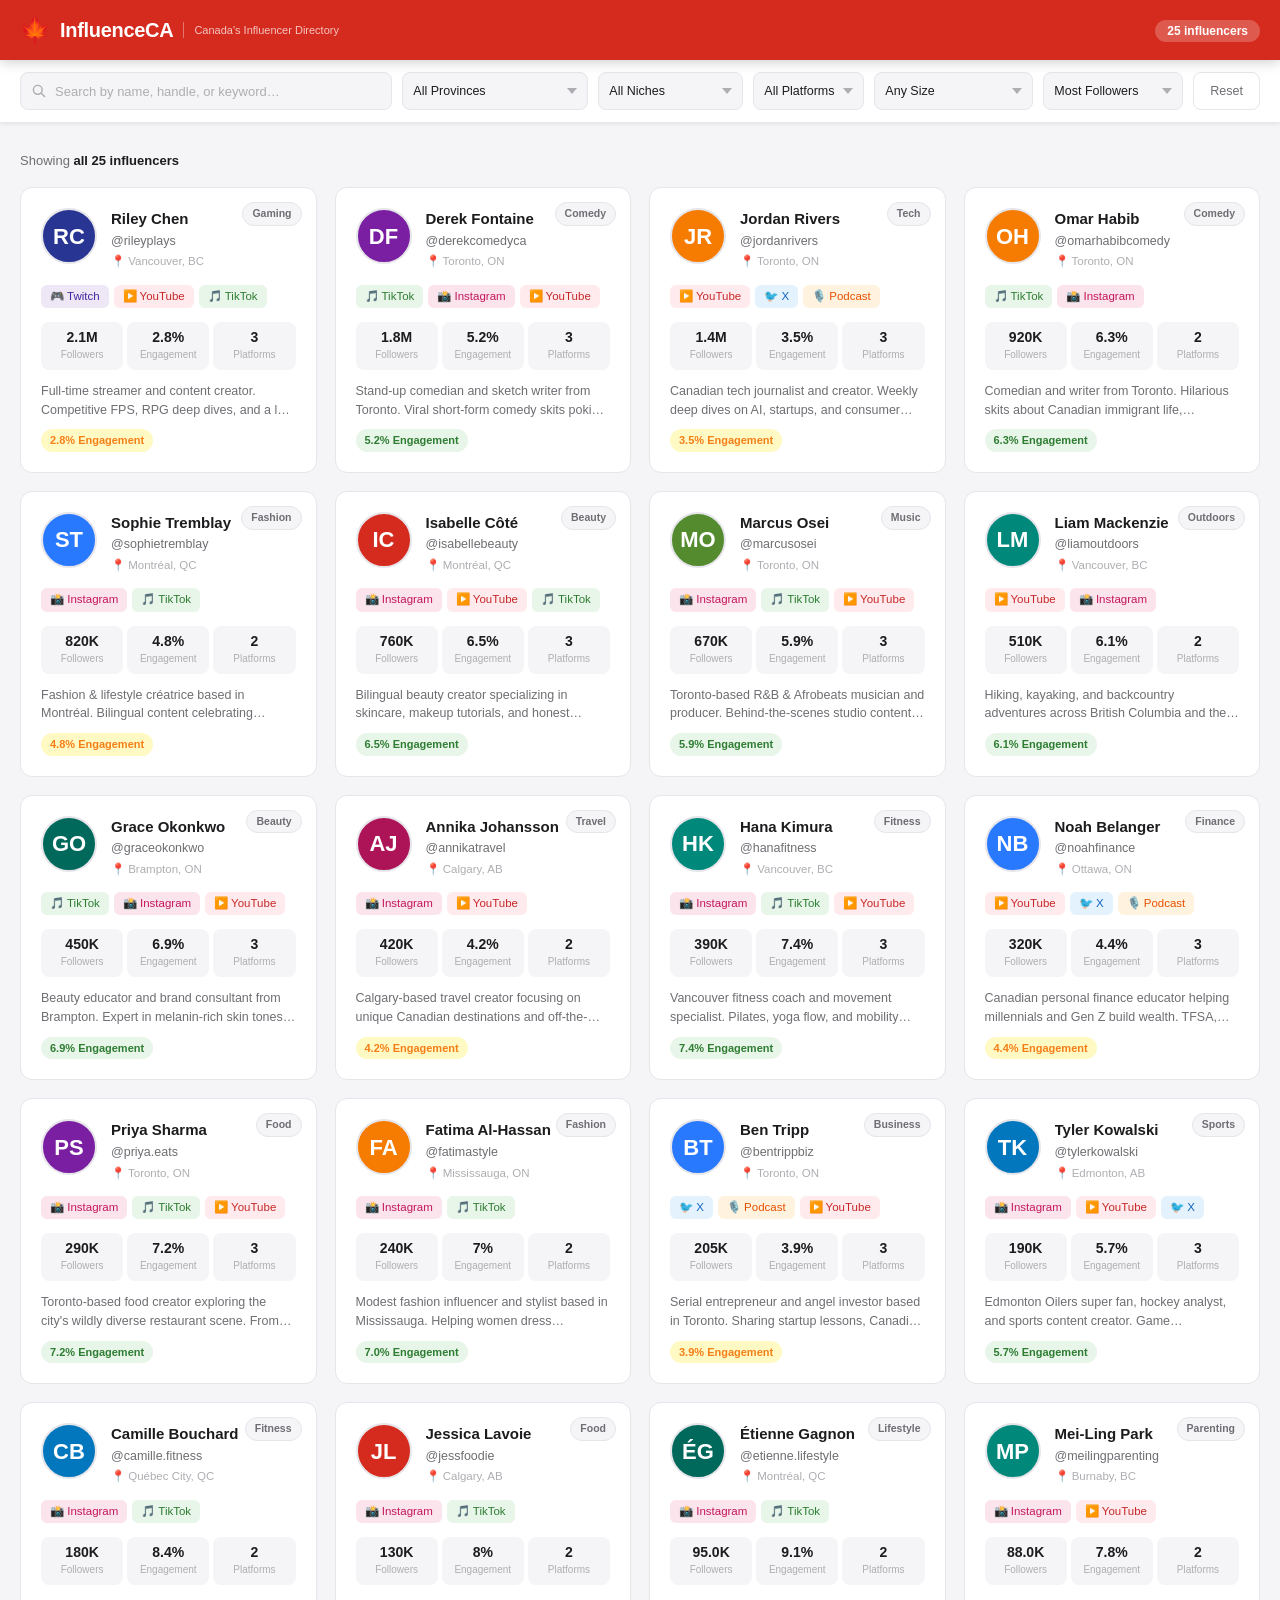
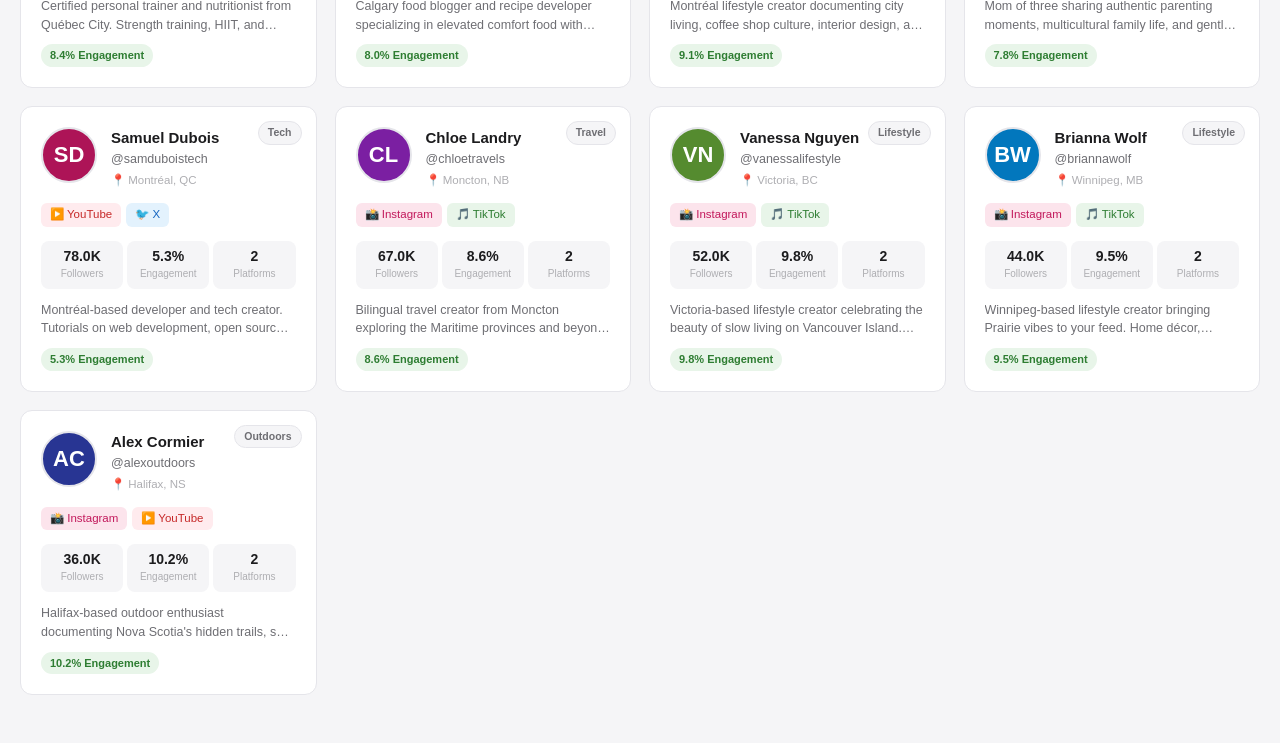
==== influenceCA.html @ fafb590e "Add self-contained single-file version of InfluenceCA Bundles all HTML, CSS, and JS into one file so" ====
<!DOCTYPE html>
<html lang="en">
<head>
    <meta charset="UTF-8">
    <meta name="viewport" content="width=device-width, initial-scale=1.0">
    <title>InfluenceCA — Find Canadian Influencers</title>
    <style>
/* ============================================================
   InfluenceCA — Canada Influencer Finder
   ============================================================ */

*, *::before, *::after { margin: 0; padding: 0; box-sizing: border-box; }

:root {
    --red:        #d52b1e;
    --red-light:  #f0453a;
    --red-dim:    rgba(213,43,30,0.12);
    --white:      #ffffff;
    --bg:         #f5f5f7;
    --bg-card:    #ffffff;
    --bg-hover:   #fafafa;
    --border:     #e5e5ea;
    --border-focus: #d52b1e;
    --text:       #1c1c1e;
    --text-sub:   #6e6e73;
    --text-dim:   #aeaeb2;
    --shadow-sm:  0 1px 4px rgba(0,0,0,0.08);
    --shadow-md:  0 4px 20px rgba(0,0,0,0.10);
    --shadow-lg:  0 12px 48px rgba(0,0,0,0.18);
    --radius:     12px;
    --radius-sm:  8px;
}

body {
    background: var(--bg);
    color: var(--text);
    font-family: -apple-system, BlinkMacSystemFont, 'Segoe UI', 'Helvetica Neue', Arial, sans-serif;
    font-size: 14px;
    line-height: 1.5;
    -webkit-font-smoothing: antialiased;
    min-height: 100vh;
}

.header {
    background: var(--red);
    color: #fff;
    padding: 0 20px;
    position: sticky;
    top: 0;
    z-index: 100;
    box-shadow: 0 2px 12px rgba(0,0,0,0.20);
}
.header-inner {
    max-width: 1400px;
    margin: 0 auto;
    height: 60px;
    display: flex;
    align-items: center;
    justify-content: space-between;
    gap: 16px;
}
.brand { display: flex; align-items: center; gap: 10px; }
.brand-maple { font-size: 24px; line-height: 1; }
.brand-name { font-size: 20px; font-weight: 700; letter-spacing: -0.3px; color: #fff; }
.brand-tag {
    font-size: 11px;
    color: rgba(255,255,255,0.72);
    border-left: 1px solid rgba(255,255,255,0.35);
    padding-left: 10px;
    white-space: nowrap;
}
.stat-pill {
    background: rgba(255,255,255,0.22);
    color: #fff;
    padding: 4px 12px;
    border-radius: 20px;
    font-size: 12px;
    font-weight: 600;
    white-space: nowrap;
}

.filters-bar {
    background: var(--white);
    border-bottom: 1px solid var(--border);
    padding: 12px 20px;
    position: sticky;
    top: 60px;
    z-index: 90;
    box-shadow: var(--shadow-sm);
}
.filters-inner {
    max-width: 1400px;
    margin: 0 auto;
    display: flex;
    align-items: center;
    gap: 10px;
    flex-wrap: wrap;
}
.search-wrap { position: relative; flex: 1; min-width: 220px; max-width: 380px; }
.search-icon {
    position: absolute; left: 11px; top: 50%; transform: translateY(-50%);
    width: 16px; height: 16px; color: var(--text-dim); pointer-events: none;
}
.search-input {
    width: 100%; height: 38px; padding: 0 34px 0 34px;
    border: 1.5px solid var(--border); border-radius: var(--radius-sm);
    font-size: 13px; color: var(--text); background: var(--bg);
    outline: none; transition: border-color 0.15s;
}
.search-input:focus { border-color: var(--border-focus); background: #fff; }
.search-input::placeholder { color: var(--text-dim); }
.clear-btn {
    position: absolute; right: 8px; top: 50%; transform: translateY(-50%);
    background: none; border: none; color: var(--text-dim); cursor: pointer;
    font-size: 13px; padding: 4px; display: none; line-height: 1;
}
.clear-btn.visible { display: block; }
.clear-btn:hover { color: var(--text); }

.filter-select {
    height: 38px; padding: 0 28px 0 10px;
    border: 1.5px solid var(--border); border-radius: var(--radius-sm);
    font-size: 12.5px; color: var(--text);
    background: var(--bg) url("data:image/svg+xml,%3Csvg xmlns='http://www.w3.org/2000/svg' width='10' height='6'%3E%3Cpath d='M0 0l5 6 5-6z' fill='%23aeaeb2'/%3E%3C/svg%3E") no-repeat right 10px center;
    -webkit-appearance: none; appearance: none;
    cursor: pointer; outline: none; transition: border-color 0.15s; white-space: nowrap;
}
.filter-select:focus { border-color: var(--border-focus); }
.filter-select.active { border-color: var(--red); background-color: var(--red-dim); color: var(--red); }

.reset-btn {
    height: 38px; padding: 0 16px;
    background: transparent; border: 1.5px solid var(--border);
    border-radius: var(--radius-sm); font-size: 12.5px; color: var(--text-sub);
    cursor: pointer; white-space: nowrap; transition: all 0.14s;
}
.reset-btn:hover { border-color: var(--red); color: var(--red); }

.chips-bar {
    max-width: 1400px; margin: 0 auto;
    padding: 8px 20px 0; display: flex; flex-wrap: wrap; gap: 6px; min-height: 0;
}
.chip {
    display: inline-flex; align-items: center; gap: 5px;
    background: var(--red-dim); color: var(--red);
    border: 1px solid rgba(213,43,30,0.25); padding: 3px 10px;
    border-radius: 20px; font-size: 12px; font-weight: 500;
    cursor: pointer; transition: background 0.12s;
}
.chip:hover { background: rgba(213,43,30,0.20); }
.chip .chip-x { font-size: 11px; opacity: 0.7; }

.results-area { max-width: 1400px; margin: 0 auto; padding: 20px 20px 48px; }
.results-header { font-size: 13px; color: var(--text-sub); margin-bottom: 16px; min-height: 20px; }
.results-header strong { color: var(--text); }

.cards-grid {
    display: grid;
    grid-template-columns: repeat(auto-fill, minmax(280px, 1fr));
    gap: 18px;
}

.card {
    background: var(--bg-card); border: 1px solid var(--border);
    border-radius: var(--radius); padding: 20px; cursor: pointer;
    transition: transform 0.16s, box-shadow 0.16s, border-color 0.16s;
    position: relative; overflow: hidden;
}
.card:hover { transform: translateY(-3px); box-shadow: var(--shadow-md); border-color: #d0d0d8; }

.card-header { display: flex; align-items: flex-start; gap: 14px; margin-bottom: 14px; }
.card-avatar {
    width: 56px; height: 56px; border-radius: 50%; flex-shrink: 0;
    display: flex; align-items: center; justify-content: center;
    font-size: 22px; font-weight: 700; color: #fff;
    background: var(--red); border: 2px solid var(--border);
}
.card-info { flex: 1; min-width: 0; }
.card-name { font-size: 15px; font-weight: 700; color: var(--text); white-space: nowrap; overflow: hidden; text-overflow: ellipsis; }
.card-handle { font-size: 12.5px; color: var(--text-sub); margin-top: 1px; }
.card-location { font-size: 11.5px; color: var(--text-dim); margin-top: 3px; display: flex; align-items: center; gap: 3px; }

.card-niche {
    position: absolute; top: 14px; right: 14px;
    font-size: 10.5px; font-weight: 600; padding: 3px 9px;
    border-radius: 20px; background: var(--bg); border: 1px solid var(--border);
    color: var(--text-sub); white-space: nowrap;
}

.card-platforms { display: flex; flex-wrap: wrap; gap: 5px; margin-bottom: 14px; }
.platform-tag {
    display: inline-flex; align-items: center; gap: 4px;
    font-size: 11.5px; padding: 3px 9px; border-radius: 6px; font-weight: 500;
}
.platform-tag.instagram { background: #fce4ec; color: #c2185b; }
.platform-tag.tiktok    { background: #e8f5e9; color: #2e7d32; }
.platform-tag.youtube   { background: #ffebee; color: #c62828; }
.platform-tag.x         { background: #e3f2fd; color: #1565c0; }
.platform-tag.twitch    { background: #ede7f6; color: #4527a0; }
.platform-tag.podcast   { background: #fff3e0; color: #e65100; }

.card-stats { display: flex; gap: 4px; }
.stat-box { flex: 1; background: var(--bg); border-radius: var(--radius-sm); padding: 8px 6px; text-align: center; }
.stat-value { font-size: 14px; font-weight: 700; color: var(--text); line-height: 1; }
.stat-label { font-size: 10px; color: var(--text-dim); margin-top: 3px; }

.card-bio {
    font-size: 12.5px; color: var(--text-sub); margin-top: 12px; line-height: 1.5;
    display: -webkit-box; -webkit-line-clamp: 2; -webkit-box-orient: vertical; overflow: hidden;
}

.engagement-pill {
    display: inline-flex; align-items: center; gap: 4px;
    margin-top: 10px; font-size: 11px; font-weight: 600;
    padding: 3px 9px; border-radius: 20px;
}
.engagement-pill.high   { background: #e8f5e9; color: #2e7d32; }
.engagement-pill.medium { background: #fff9c4; color: #f57f17; }
.engagement-pill.low    { background: #fce4ec; color: #c62828; }

.no-results { text-align: center; padding: 80px 20px; color: var(--text-sub); }
.no-results-icon { font-size: 48px; margin-bottom: 14px; }
.no-results-text { font-size: 16px; margin-bottom: 20px; color: var(--text-sub); }

.modal-overlay {
    display: none; position: fixed; inset: 0;
    background: rgba(0,0,0,0.55); z-index: 200;
    align-items: center; justify-content: center;
    padding: 20px; backdrop-filter: blur(4px);
}
.modal-overlay.open { display: flex; }
.modal {
    background: var(--white); border-radius: 16px; box-shadow: var(--shadow-lg);
    max-width: 560px; width: 100%; max-height: 90vh; overflow-y: auto;
    position: relative; animation: modalIn 0.22s ease;
}
@keyframes modalIn {
    from { opacity: 0; transform: scale(0.95) translateY(10px); }
    to   { opacity: 1; transform: scale(1) translateY(0); }
}
.modal-close {
    position: absolute; top: 14px; right: 14px;
    width: 32px; height: 32px; border-radius: 50%;
    border: 1.5px solid var(--border); background: var(--bg);
    cursor: pointer; font-size: 14px; color: var(--text-sub);
    display: flex; align-items: center; justify-content: center;
    transition: all 0.12s; z-index: 1; line-height: 1;
}
.modal-close:hover { background: var(--red-dim); border-color: var(--red); color: var(--red); }
.modal-body { padding: 28px; }
.modal-hero { display: flex; align-items: center; gap: 18px; margin-bottom: 24px; }
.modal-avatar {
    width: 76px; height: 76px; border-radius: 50%;
    display: flex; align-items: center; justify-content: center;
    font-size: 30px; font-weight: 700; color: #fff; flex-shrink: 0;
}
.modal-name { font-size: 22px; font-weight: 800; color: var(--text); }
.modal-handle { font-size: 14px; color: var(--text-sub); margin-top: 2px; }
.modal-location { font-size: 13px; color: var(--text-dim); margin-top: 4px; }
.modal-section-title {
    font-size: 11px; font-weight: 700; text-transform: uppercase;
    letter-spacing: 0.8px; color: var(--text-dim);
    margin-bottom: 10px; margin-top: 22px;
}
.modal-bio { font-size: 14px; color: var(--text-sub); line-height: 1.65; }
.modal-stats-grid { display: grid; grid-template-columns: repeat(3, 1fr); gap: 10px; }
.modal-stat {
    background: var(--bg); border-radius: var(--radius-sm);
    padding: 12px; text-align: center; border: 1px solid var(--border);
}
.modal-stat-value { font-size: 18px; font-weight: 800; color: var(--text); }
.modal-stat-label { font-size: 11px; color: var(--text-dim); margin-top: 3px; }
.modal-platforms { display: flex; flex-wrap: wrap; gap: 8px; }
.modal-platform-btn {
    display: inline-flex; align-items: center; gap: 6px;
    padding: 7px 14px; border-radius: var(--radius-sm);
    font-size: 13px; font-weight: 600; text-decoration: none;
    border: 1.5px solid transparent; cursor: pointer; transition: opacity 0.13s;
}
.modal-platform-btn:hover { opacity: 0.8; }
.modal-platform-btn.instagram { background: #fce4ec; color: #c2185b; border-color: #f8bbd0; }
.modal-platform-btn.tiktok    { background: #e8f5e9; color: #2e7d32; border-color: #c8e6c9; }
.modal-platform-btn.youtube   { background: #ffebee; color: #c62828; border-color: #ffcdd2; }
.modal-platform-btn.x         { background: #e3f2fd; color: #1565c0; border-color: #bbdefb; }
.modal-platform-btn.twitch    { background: #ede7f6; color: #4527a0; border-color: #d1c4e9; }
.modal-platform-btn.podcast   { background: #fff3e0; color: #e65100; border-color: #ffe0b2; }
.modal-tags { display: flex; flex-wrap: wrap; gap: 6px; }
.modal-tag {
    font-size: 12px; padding: 4px 12px; border-radius: 20px;
    background: var(--bg); border: 1px solid var(--border); color: var(--text-sub);
}
.contact-btn {
    display: block; width: 100%; margin-top: 24px; padding: 13px;
    background: var(--red); color: #fff; border: none;
    border-radius: var(--radius-sm); font-size: 14px; font-weight: 700;
    cursor: pointer; text-align: center; transition: background 0.14s; letter-spacing: 0.2px;
}
.contact-btn:hover { background: var(--red-light); }

@media (max-width: 768px) {
    .brand-tag { display: none; }
    .filters-inner { gap: 8px; }
    .search-wrap { min-width: 100%; max-width: 100%; }
    .filter-select { flex: 1; min-width: 120px; font-size: 12px; }
    .cards-grid { grid-template-columns: repeat(auto-fill, minmax(240px, 1fr)); gap: 12px; }
    .results-area { padding: 14px 14px 40px; }
    .modal-body { padding: 20px; }
}
@media (max-width: 480px) {
    .header-stats { display: none; }
    .cards-grid { grid-template-columns: 1fr; }
    .modal-stats-grid { grid-template-columns: repeat(2, 1fr); }
    .filter-select { font-size: 11.5px; }
}
    </style>
</head>
<body>

<header class="header">
    <div class="header-inner">
        <div class="brand">
            <span class="brand-maple">&#127809;</span>
            <span class="brand-name">InfluenceCA</span>
            <span class="brand-tag">Canada's Influencer Directory</span>
        </div>
        <div class="header-stats" id="headerStats">
            <span class="stat-pill" id="totalCount">Loading...</span>
        </div>
    </div>
</header>

<div class="filters-bar">
    <div class="filters-inner">
        <div class="search-wrap">
            <svg class="search-icon" viewBox="0 0 20 20" fill="none"><circle cx="8.5" cy="8.5" r="5.5" stroke="currentColor" stroke-width="1.8"/><line x1="12.8" y1="12.8" x2="17" y2="17" stroke="currentColor" stroke-width="1.8" stroke-linecap="round"/></svg>
            <input type="text" id="searchInput" class="search-input" placeholder="Search by name, handle, or keyword…" oninput="applyFilters()">
            <button class="clear-btn" id="clearSearch" onclick="clearSearch()" title="Clear search">&#10005;</button>
        </div>
        <select id="filterProvince" class="filter-select" onchange="applyFilters()">
            <option value="">All Provinces</option>
            <option value="AB">Alberta</option>
            <option value="BC">British Columbia</option>
            <option value="MB">Manitoba</option>
            <option value="NB">New Brunswick</option>
            <option value="NL">Newfoundland &amp; Labrador</option>
            <option value="NS">Nova Scotia</option>
            <option value="ON">Ontario</option>
            <option value="PE">Prince Edward Island</option>
            <option value="QC">Québec</option>
            <option value="SK">Saskatchewan</option>
        </select>
        <select id="filterNiche" class="filter-select" onchange="applyFilters()">
            <option value="">All Niches</option>
            <option value="Lifestyle">Lifestyle</option>
            <option value="Fashion">Fashion</option>
            <option value="Food">Food &amp; Drink</option>
            <option value="Fitness">Fitness &amp; Health</option>
            <option value="Travel">Travel</option>
            <option value="Tech">Tech</option>
            <option value="Beauty">Beauty</option>
            <option value="Gaming">Gaming</option>
            <option value="Finance">Finance</option>
            <option value="Parenting">Parenting</option>
            <option value="Comedy">Comedy</option>
            <option value="Music">Music</option>
            <option value="Outdoors">Outdoors &amp; Nature</option>
            <option value="Business">Business</option>
            <option value="Sports">Sports</option>
        </select>
        <select id="filterPlatform" class="filter-select" onchange="applyFilters()">
            <option value="">All Platforms</option>
            <option value="Instagram">Instagram</option>
            <option value="TikTok">TikTok</option>
            <option value="YouTube">YouTube</option>
            <option value="X">X (Twitter)</option>
            <option value="Twitch">Twitch</option>
            <option value="Podcast">Podcast</option>
        </select>
        <select id="filterSize" class="filter-select" onchange="applyFilters()">
            <option value="">Any Size</option>
            <option value="nano">Nano (&lt;10K)</option>
            <option value="micro">Micro (10K–100K)</option>
            <option value="mid">Mid-tier (100K–500K)</option>
            <option value="macro">Macro (500K–1M)</option>
            <option value="mega">Mega (1M+)</option>
        </select>
        <select id="sortBy" class="filter-select" onchange="applyFilters()">
            <option value="followers_desc">Most Followers</option>
            <option value="followers_asc">Fewest Followers</option>
            <option value="engagement_desc">Best Engagement</option>
            <option value="name_asc">Name A–Z</option>
        </select>
        <button class="reset-btn" onclick="resetFilters()">Reset</button>
    </div>
</div>

<div class="chips-bar" id="chipsBar"></div>

<main class="results-area">
    <div class="results-header" id="resultsHeader"></div>
    <div class="cards-grid" id="cardsGrid"></div>
    <div class="no-results" id="noResults" style="display:none">
        <div class="no-results-icon">&#128269;</div>
        <div class="no-results-text">No influencers match your filters</div>
        <button class="reset-btn" onclick="resetFilters()">Clear filters</button>
    </div>
</main>

<div class="modal-overlay" id="modalOverlay" onclick="closeModal(event)">
    <div class="modal" id="modal">
        <button class="modal-close" onclick="closeModalDirect()">&#10005;</button>
        <div class="modal-body" id="modalBody"></div>
    </div>
</div>

<script>
// ============================================================
//  InfluenceCA — Canada Influencer Finder
// ============================================================

function fmtFollowers(n) {
    if (n >= 1000000) return (n / 1000000).toFixed(n >= 10000000 ? 0 : 1) + 'M';
    if (n >= 1000)    return (n / 1000).toFixed(n >= 100000 ? 0 : 1) + 'K';
    return n.toString();
}
function engagementLabel(rate) {
    if (rate >= 5) return 'high';
    if (rate >= 2) return 'medium';
    return 'low';
}
function engagementText(rate) { return rate.toFixed(1) + '% Engagement'; }
function sizeCategory(followers) {
    if (followers < 10000)   return 'nano';
    if (followers < 100000)  return 'micro';
    if (followers < 500000)  return 'mid';
    if (followers < 1000000) return 'macro';
    return 'mega';
}
function initials(name) { return name.split(' ').map(w => w[0]).join('').slice(0, 2).toUpperCase(); }
const AVATAR_COLORS = ['#d52b1e','#2979ff','#00897b','#7b1fa2','#f57c00','#0277bd','#558b2f','#ad1457','#00695c','#283593'];
function avatarColor(id) { return AVATAR_COLORS[id % AVATAR_COLORS.length]; }
const PLATFORM_ICONS = { Instagram:'📸', TikTok:'🎵', YouTube:'▶️', X:'🐦', Twitch:'🎮', Podcast:'🎙️' };

const INFLUENCERS = [
    { id:1,  name:'Sophie Tremblay',   handle:'@sophietremblay',   province:'QC', city:'Montréal',      niche:'Fashion',  platforms:['Instagram','TikTok'],             followers:820000,   engagement:4.8, bio:'Fashion & lifestyle créatrice based in Montréal. Bilingual content celebrating Canadian style, sustainable brands, and city culture. Partenariats / partnerships welcome.', tags:['Sustainable Fashion','Bilingual','Street Style','Quebec'], collab:true },
    { id:2,  name:'Liam Mackenzie',    handle:'@liamoutdoors',      province:'BC', city:'Vancouver',     niche:'Outdoors', platforms:['YouTube','Instagram'],            followers:510000,   engagement:6.1, bio:'Hiking, kayaking, and backcountry adventures across British Columbia and the Canadian Rockies. Gear reviews, trail guides, and conservation advocacy.', tags:['Hiking','Gear Review','Conservation','BC Parks'], collab:true },
    { id:3,  name:'Priya Sharma',      handle:'@priya.eats',        province:'ON', city:'Toronto',       niche:'Food',     platforms:['Instagram','TikTok','YouTube'],   followers:290000,   engagement:7.2, bio:"Toronto-based food creator exploring the city's wildly diverse restaurant scene. From Scarborough roti to Yorkville tasting menus — every cuisine, every budget.", tags:['Toronto Food','Restaurant Reviews','Diverse Cuisine','Foodie'], collab:true },
    { id:4,  name:'Jordan Rivers',     handle:'@jordanrivers',      province:'ON', city:'Toronto',       niche:'Tech',     platforms:['YouTube','X','Podcast'],          followers:1450000,  engagement:3.5, bio:'Canadian tech journalist and creator. Weekly deep dives on AI, startups, and consumer gadgets. Host of "North of Silicon" podcast, covering Canada\'s growing tech ecosystem.', tags:['AI','Startups','Gadgets','Podcast Host'], collab:false },
    { id:5,  name:'Camille Bouchard',  handle:'@camille.fitness',   province:'QC', city:'Québec City',   niche:'Fitness',  platforms:['Instagram','TikTok'],             followers:180000,   engagement:8.4, bio:'Certified personal trainer and nutritionist from Québec City. Strength training, HIIT, and mindful eating — approachable wellness for everyday Canadians.', tags:['Personal Training','Nutrition','Strength','Wellness'], collab:true },
    { id:6,  name:'Marcus Osei',       handle:'@marcusosei',        province:'ON', city:'Toronto',       niche:'Music',    platforms:['Instagram','TikTok','YouTube'],   followers:670000,   engagement:5.9, bio:"Toronto-based R&B & Afrobeats musician and producer. Behind-the-scenes studio content, live performances, and collabs with the best in Canada's music scene.", tags:['R&B','Afrobeats','Music Production','Live Performance'], collab:true },
    { id:7,  name:'Annika Johansson',  handle:'@annikatravel',      province:'AB', city:'Calgary',       niche:'Travel',   platforms:['Instagram','YouTube'],            followers:420000,   engagement:4.2, bio:'Calgary-based travel creator focusing on unique Canadian destinations and off-the-beaten-path international adventures. Banff to Bali, always with a budget-friendly twist.', tags:['Canadian Travel','Budget Travel','Adventure','Alberta'], collab:true },
    { id:8,  name:'Étienne Gagnon',    handle:'@etienne.lifestyle', province:'QC', city:'Montréal',      niche:'Lifestyle',platforms:['Instagram','TikTok'],             followers:95000,    engagement:9.1, bio:'Montréal lifestyle creator documenting city living, coffee shop culture, interior design, and the art of slow mornings. Aesthetic content with a Québécois soul.', tags:['Montreal','Interior Design','Coffee','Slow Living'], collab:true },
    { id:9,  name:'Riley Chen',        handle:'@rileyplays',        province:'BC', city:'Vancouver',     niche:'Gaming',   platforms:['Twitch','YouTube','TikTok'],      followers:2100000,  engagement:2.8, bio:'Full-time streamer and content creator. Competitive FPS, RPG deep dives, and a lot of chaotic Just Chatting. Based in Vancouver, streaming since 2018.', tags:['FPS','RPG','Streaming','Esports'], collab:true },
    { id:10, name:'Isabelle Côté',     handle:'@isabellebeauty',    province:'QC', city:'Montréal',      niche:'Beauty',   platforms:['Instagram','YouTube','TikTok'],   followers:760000,   engagement:6.5, bio:'Bilingual beauty creator specializing in skincare, makeup tutorials, and honest reviews. Advocating for inclusive beauty and cruelty-free products from Montréal.', tags:['Skincare','Makeup','Cruelty-Free','Bilingual'], collab:true },
    { id:11, name:'Noah Belanger',     handle:'@noahfinance',       province:'ON', city:'Ottawa',        niche:'Finance',  platforms:['YouTube','X','Podcast'],          followers:320000,   engagement:4.4, bio:'Canadian personal finance educator helping millennials and Gen Z build wealth. TFSA, RRSP, real estate, and investing — explained simply from Ottawa.', tags:['TFSA','RRSP','Investing','Real Estate'], collab:false },
    { id:12, name:'Mei-Ling Park',     handle:'@meilingparenting',  province:'BC', city:'Burnaby',       niche:'Parenting',platforms:['Instagram','YouTube'],            followers:88000,    engagement:7.8, bio:'Mom of three sharing authentic parenting moments, multicultural family life, and gentle parenting tips from the Lower Mainland. Real talk, real kids, real chaos.', tags:['Gentle Parenting','Multicultural','Family Life','BC Family'], collab:true },
    { id:13, name:'Derek Fontaine',    handle:'@derekcomedyca',     province:'ON', city:'Toronto',       niche:'Comedy',   platforms:['TikTok','Instagram','YouTube'],   followers:1800000,  engagement:5.2, bio:'Stand-up comedian and sketch writer from Toronto. Viral short-form comedy skits poking fun at Canadian culture, Toronto life, and relatable millennial struggles.', tags:['Stand-Up','Sketch Comedy','Canadian Humour','Viral'], collab:true },
    { id:14, name:'Fatima Al-Hassan',  handle:'@fatimastyle',       province:'ON', city:'Mississauga',   niche:'Fashion',  platforms:['Instagram','TikTok'],             followers:240000,   engagement:7.0, bio:'Modest fashion influencer and stylist based in Mississauga. Helping women dress confidently and stylishly for any occasion. Representation matters.', tags:['Modest Fashion','Styling','Inclusivity','GTA'], collab:true },
    { id:15, name:'Tyler Kowalski',    handle:'@tylerkowalski',     province:'AB', city:'Edmonton',      niche:'Sports',   platforms:['Instagram','YouTube','X'],        followers:190000,   engagement:5.7, bio:'Edmonton Oilers super fan, hockey analyst, and sports content creator. Game breakdowns, fantasy hockey tips, and live reactions to every Oilers game.', tags:['Hockey','Oilers','Sports Analysis','Fantasy Sports'], collab:true },
    { id:16, name:'Vanessa Nguyen',    handle:'@vanessalifestyle',  province:'BC', city:'Victoria',      niche:'Lifestyle',platforms:['Instagram','TikTok'],             followers:52000,    engagement:9.8, bio:'Victoria-based lifestyle creator celebrating the beauty of slow living on Vancouver Island. Cozy aesthetics, wellness routines, and the best spots in the Capital Region.', tags:['Vancouver Island','Slow Living','Wellness','Victoria'], collab:true },
    { id:17, name:'Samuel Dubois',     handle:'@samduboistech',     province:'QC', city:'Montréal',      niche:'Tech',     platforms:['YouTube','X'],                    followers:78000,    engagement:5.3, bio:"Montréal-based developer and tech creator. Tutorials on web development, open source projects, and a weekly deep dive into what's happening in Canadian tech startups.", tags:['Web Dev','Open Source','Startups','Montréal Tech'], collab:true },
    { id:18, name:'Grace Okonkwo',     handle:'@graceokonkwo',      province:'ON', city:'Brampton',      niche:'Beauty',   platforms:['TikTok','Instagram','YouTube'],   followers:450000,   engagement:6.9, bio:'Beauty educator and brand consultant from Brampton. Expert in melanin-rich skin tones with tutorials that celebrate and serve the diversity of Canadian beauty.', tags:['Melanin Beauty','Skincare','Brand Consulting','Diversity'], collab:true },
    { id:19, name:'Alex Cormier',      handle:'@alexoutdoors',      province:'NS', city:'Halifax',       niche:'Outdoors', platforms:['Instagram','YouTube'],            followers:36000,    engagement:10.2,bio:"Halifax-based outdoor enthusiast documenting Nova Scotia's hidden trails, sea kayaking routes, and wild Atlantic coastline. Come explore Atlantic Canada.", tags:['Nova Scotia','Sea Kayaking','Atlantic Canada','Trails'], collab:true },
    { id:20, name:'Jessica Lavoie',    handle:'@jessfoodie',        province:'AB', city:'Calgary',       niche:'Food',     platforms:['Instagram','TikTok'],             followers:130000,   engagement:8.0, bio:'Calgary food blogger and recipe developer specializing in elevated comfort food with Canadian ingredients. From Alberta beef to Prairie grain bowls.', tags:['Recipe Development','Alberta Beef','Comfort Food','Calgary Eats'], collab:true },
    { id:21, name:'Ben Tripp',         handle:'@bentrippbiz',       province:'ON', city:'Toronto',       niche:'Business', platforms:['X','Podcast','YouTube'],          followers:205000,   engagement:3.9, bio:'Serial entrepreneur and angel investor based in Toronto. Sharing startup lessons, Canadian business news, and unfiltered takes on building companies from scratch.', tags:['Entrepreneurship','Angel Investing','Startups','Business'], collab:false },
    { id:22, name:'Hana Kimura',       handle:'@hanafitness',       province:'BC', city:'Vancouver',     niche:'Fitness',  platforms:['Instagram','TikTok','YouTube'],   followers:390000,   engagement:7.4, bio:'Vancouver fitness coach and movement specialist. Pilates, yoga flow, and mobility work for active Canadians. Evidence-based approach to feeling strong and moving well.', tags:['Pilates','Yoga','Mobility','Evidence-Based'], collab:true },
    { id:23, name:'Chloe Landry',      handle:'@chloetravels',      province:'NB', city:'Moncton',       niche:'Travel',   platforms:['Instagram','TikTok'],             followers:67000,    engagement:8.6, bio:'Bilingual travel creator from Moncton exploring the Maritime provinces and beyond. Hidden gems of New Brunswick, PEI, and Nova Scotia — featuring local businesses.', tags:['Maritimes','Bilingual','Hidden Gems','Local Business'], collab:true },
    { id:24, name:'Omar Habib',        handle:'@omarhabibcomedy',   province:'ON', city:'Toronto',       niche:'Comedy',   platforms:['TikTok','Instagram'],             followers:920000,   engagement:6.3, bio:'Comedian and writer from Toronto. Hilarious skits about Canadian immigrant life, multicultural Toronto, and the universal chaos of adulthood.', tags:['Immigrant Life','Multicultural','Toronto','Sketch'], collab:true },
    { id:25, name:'Brianna Wolf',      handle:'@briannawolf',       province:'MB', city:'Winnipeg',      niche:'Lifestyle',platforms:['Instagram','TikTok'],             followers:44000,    engagement:9.5, bio:'Winnipeg-based lifestyle creator bringing Prairie vibes to your feed. Home décor, seasonal recipes, small business spotlights, and honest takes on life in the Peg.', tags:['Winnipeg','Prairie Life','Home Décor','Small Business'], collab:true },
];

let filtered = [...INFLUENCERS];

function getFilters() {
    return {
        search:   document.getElementById('searchInput').value.toLowerCase().trim(),
        province: document.getElementById('filterProvince').value,
        niche:    document.getElementById('filterNiche').value,
        platform: document.getElementById('filterPlatform').value,
        size:     document.getElementById('filterSize').value,
        sort:     document.getElementById('sortBy').value,
    };
}

function applyFilters() {
    const f = getFilters();
    document.getElementById('clearSearch').classList.toggle('visible', f.search.length > 0);
    ['filterProvince','filterNiche','filterPlatform','filterSize'].forEach(id => {
        document.getElementById(id).classList.toggle('active', !!document.getElementById(id).value);
    });
    filtered = INFLUENCERS.filter(inf => {
        if (f.province && inf.province !== f.province) return false;
        if (f.niche    && inf.niche    !== f.niche)    return false;
        if (f.platform && !inf.platforms.includes(f.platform)) return false;
        if (f.size     && sizeCategory(inf.followers) !== f.size) return false;
        if (f.search) {
            const h = (inf.name+' '+inf.handle+' '+inf.bio+' '+inf.tags.join(' ')+' '+inf.city).toLowerCase();
            if (!h.includes(f.search)) return false;
        }
        return true;
    });
    filtered.sort((a, b) => {
        switch (f.sort) {
            case 'followers_asc':   return a.followers - b.followers;
            case 'engagement_desc': return b.engagement - a.engagement;
            case 'name_asc':        return a.name.localeCompare(b.name);
            default:                return b.followers - a.followers;
        }
    });
    renderChips(f);
    renderResults();
}

function resetFilters() {
    document.getElementById('searchInput').value = '';
    document.getElementById('filterProvince').value = '';
    document.getElementById('filterNiche').value = '';
    document.getElementById('filterPlatform').value = '';
    document.getElementById('filterSize').value = '';
    document.getElementById('sortBy').value = 'followers_desc';
    applyFilters();
}
function clearSearch() { document.getElementById('searchInput').value = ''; applyFilters(); document.getElementById('searchInput').focus(); }

const PROVINCE_NAMES = { AB:'Alberta', BC:'British Columbia', MB:'Manitoba', NB:'New Brunswick', NL:'Newfoundland & Labrador', NS:'Nova Scotia', ON:'Ontario', PE:'Prince Edward Island', QC:'Québec', SK:'Saskatchewan' };
const SIZE_NAMES = { nano:'Nano (<10K)', micro:'Micro (10K–100K)', mid:'Mid-tier (100K–500K)', macro:'Macro (500K–1M)', mega:'Mega (1M+)' };

function renderChips(f) {
    const chips = [];
    if (f.province) chips.push({ label: PROVINCE_NAMES[f.province], clear: () => { document.getElementById('filterProvince').value=''; applyFilters(); } });
    if (f.niche)    chips.push({ label: f.niche,                     clear: () => { document.getElementById('filterNiche').value='';    applyFilters(); } });
    if (f.platform) chips.push({ label: f.platform,                  clear: () => { document.getElementById('filterPlatform').value=''; applyFilters(); } });
    if (f.size)     chips.push({ label: SIZE_NAMES[f.size],          clear: () => { document.getElementById('filterSize').value='';     applyFilters(); } });
    if (f.search)   chips.push({ label: '"'+f.search+'"',            clear: () => { clearSearch(); } });
    const bar = document.getElementById('chipsBar');
    bar.innerHTML = chips.map((c,i) => `<span class="chip" onclick="chipClear(${i})">${c.label} <span class="chip-x">✕</span></span>`).join('');
    bar.style.paddingBottom = chips.length ? '8px' : '0';
    window._chipFns = chips.map(c => c.clear);
}
function chipClear(i) { window._chipFns[i](); }

function platformClass(p) { return p.toLowerCase().replace(/[^a-z]/g,''); }

function renderCard(inf) {
    const engLevel = engagementLabel(inf.engagement);
    const color = avatarColor(inf.id);
    const platforms = inf.platforms.map(p => `<span class="platform-tag ${platformClass(p)}">${PLATFORM_ICONS[p]||''} ${p}</span>`).join('');
    return `<div class="card" onclick="openModal(${inf.id})">
        <div class="card-header">
            <div class="card-avatar" style="background:${color}">${initials(inf.name)}</div>
            <div class="card-info">
                <div class="card-name">${inf.name}</div>
                <div class="card-handle">${inf.handle}</div>
                <div class="card-location">📍 ${inf.city}, ${inf.province}</div>
            </div>
        </div>
        <span class="card-niche">${inf.niche}</span>
        <div class="card-platforms">${platforms}</div>
        <div class="card-stats">
            <div class="stat-box"><div class="stat-value">${fmtFollowers(inf.followers)}</div><div class="stat-label">Followers</div></div>
            <div class="stat-box"><div class="stat-value">${inf.engagement}%</div><div class="stat-label">Engagement</div></div>
            <div class="stat-box"><div class="stat-value">${inf.platforms.length}</div><div class="stat-label">Platform${inf.platforms.length!==1?'s':''}</div></div>
        </div>
        <div class="card-bio">${inf.bio}</div>
        <div class="engagement-pill ${engLevel}">${engagementText(inf.engagement)}</div>
    </div>`;
}

function renderResults() {
    const grid = document.getElementById('cardsGrid');
    const header = document.getElementById('resultsHeader');
    const noRes = document.getElementById('noResults');
    document.getElementById('totalCount').textContent = INFLUENCERS.length + ' influencers';
    if (filtered.length === 0) {
        grid.innerHTML = ''; noRes.style.display = 'block'; header.textContent = ''; return;
    }
    noRes.style.display = 'none';
    grid.innerHTML = filtered.map(renderCard).join('');
    header.innerHTML = filtered.length === INFLUENCERS.length
        ? `Showing <strong>all ${INFLUENCERS.length} influencers</strong>`
        : `Showing <strong>${filtered.length}</strong> of ${INFLUENCERS.length} influencers`;
}

function openModal(id) {
    const inf = INFLUENCERS.find(i => i.id === id);
    if (!inf) return;
    const color = avatarColor(inf.id);
    const platforms = inf.platforms.map(p => `<span class="modal-platform-btn ${platformClass(p)}">${PLATFORM_ICONS[p]||''} ${p}</span>`).join('');
    const tags = inf.tags.map(t => `<span class="modal-tag">${t}</span>`).join('');
    document.getElementById('modalBody').innerHTML = `
        <div class="modal-hero">
            <div class="modal-avatar" style="background:${color}">${initials(inf.name)}</div>
            <div>
                <div class="modal-name">${inf.name}</div>
                <div class="modal-handle">${inf.handle}</div>
                <div class="modal-location">📍 ${inf.city}, ${PROVINCE_NAMES[inf.province]}</div>
            </div>
        </div>
        <div class="modal-section-title">About</div>
        <div class="modal-bio">${inf.bio}</div>
        <div class="modal-section-title">Stats</div>
        <div class="modal-stats-grid">
            <div class="modal-stat"><div class="modal-stat-value">${fmtFollowers(inf.followers)}</div><div class="modal-stat-label">Total Followers</div></div>
            <div class="modal-stat"><div class="modal-stat-value">${inf.engagement}%</div><div class="modal-stat-label">Avg. Engagement</div></div>
            <div class="modal-stat"><div class="modal-stat-value">${inf.platforms.length}</div><div class="modal-stat-label">Active Platforms</div></div>
        </div>
        <div class="modal-section-title">Platforms</div>
        <div class="modal-platforms">${platforms}</div>
        <div class="modal-section-title">Tags</div>
        <div class="modal-tags">${tags}</div>
        <div class="modal-section-title">Collaboration</div>
        <div style="font-size:13px;color:var(--text-sub)">${inf.collab ? '✅ Open to brand collaborations and partnerships.' : '⏸️ Not currently seeking new collaborations.'}</div>
        <button class="contact-btn" onclick="contactInfluencer('${inf.name.split(' ')[0]}')">Contact ${inf.name.split(' ')[0]} →</button>
    `;
    document.getElementById('modalOverlay').classList.add('open');
    document.body.style.overflow = 'hidden';
}
function closeModal(e) { if (e.target === document.getElementById('modalOverlay')) closeModalDirect(); }
function closeModalDirect() { document.getElementById('modalOverlay').classList.remove('open'); document.body.style.overflow = ''; }
function contactInfluencer(name) { alert('This would open a contact form for ' + name + '.\n\nIn a production app, this links to a CRM or the influencer\'s media kit.'); }
document.addEventListener('keydown', e => { if (e.key === 'Escape') closeModalDirect(); });

applyFilters();
</script>
</body>
</html>
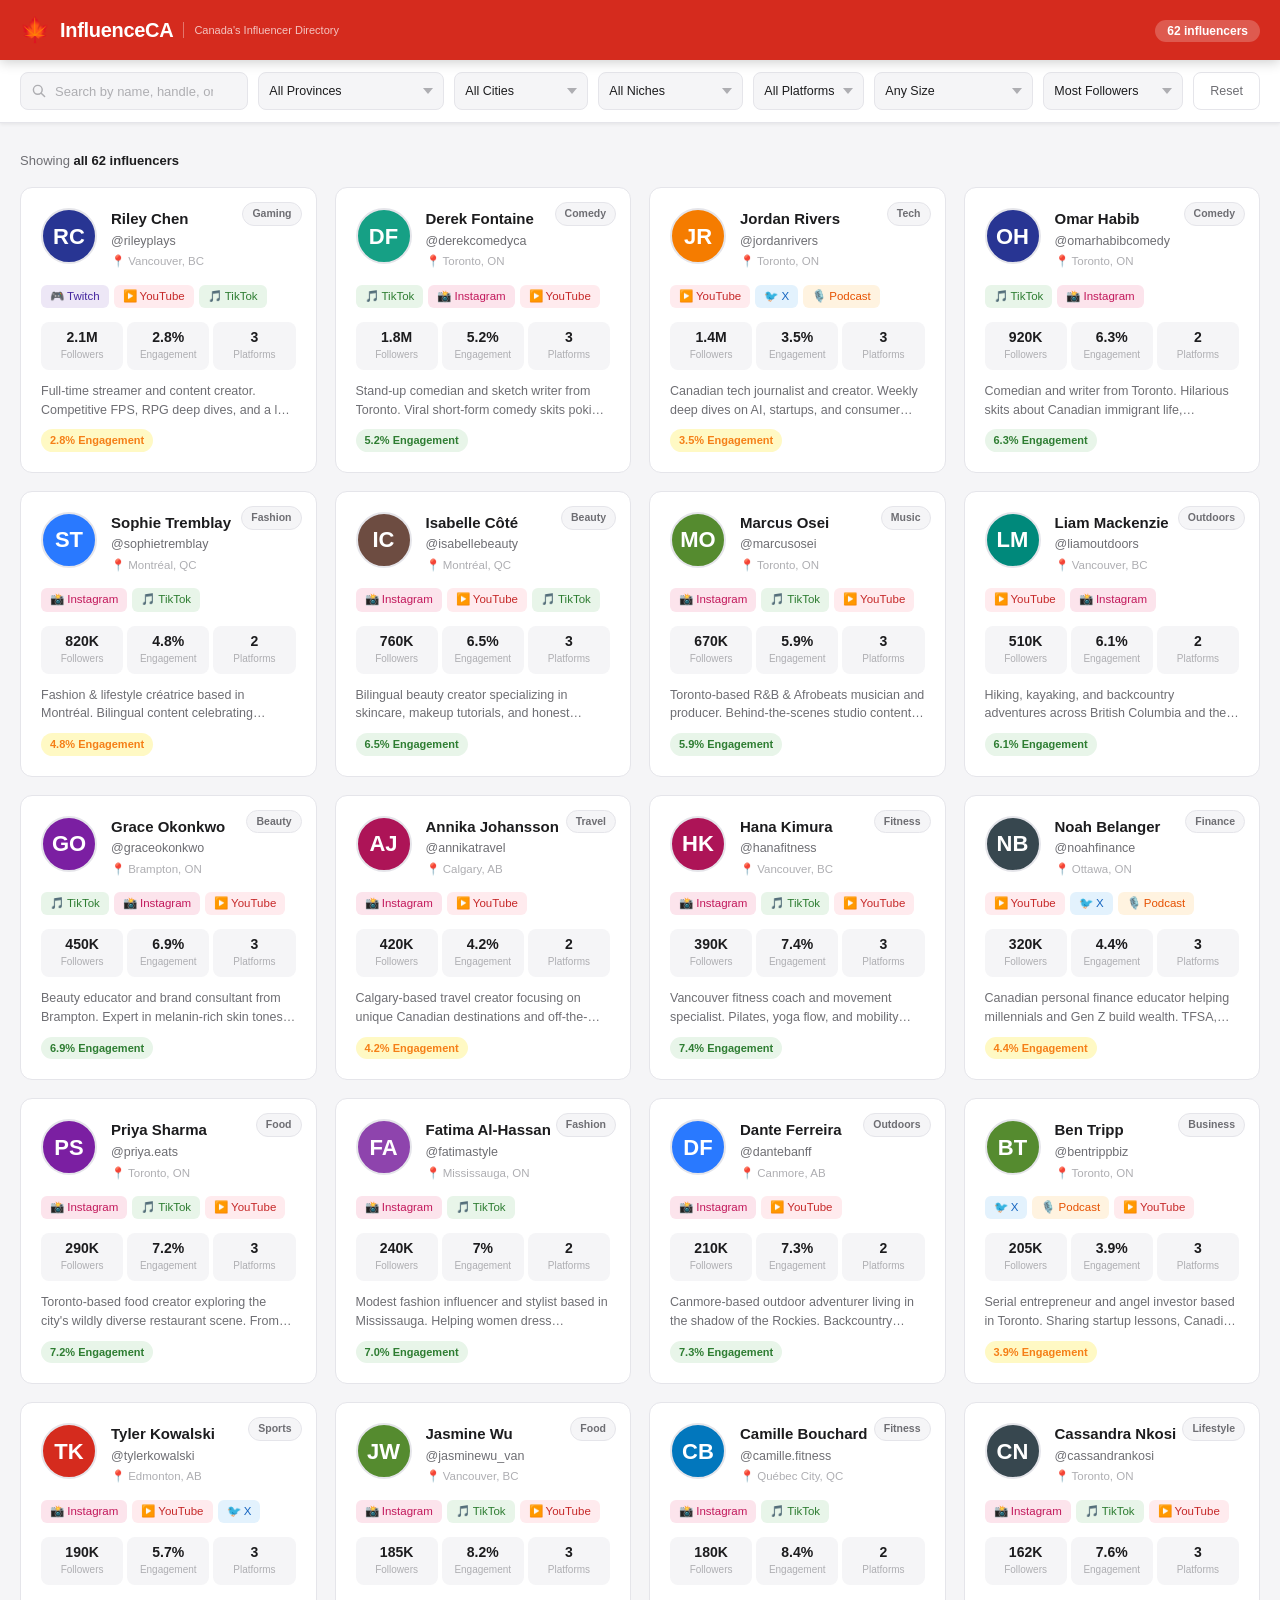
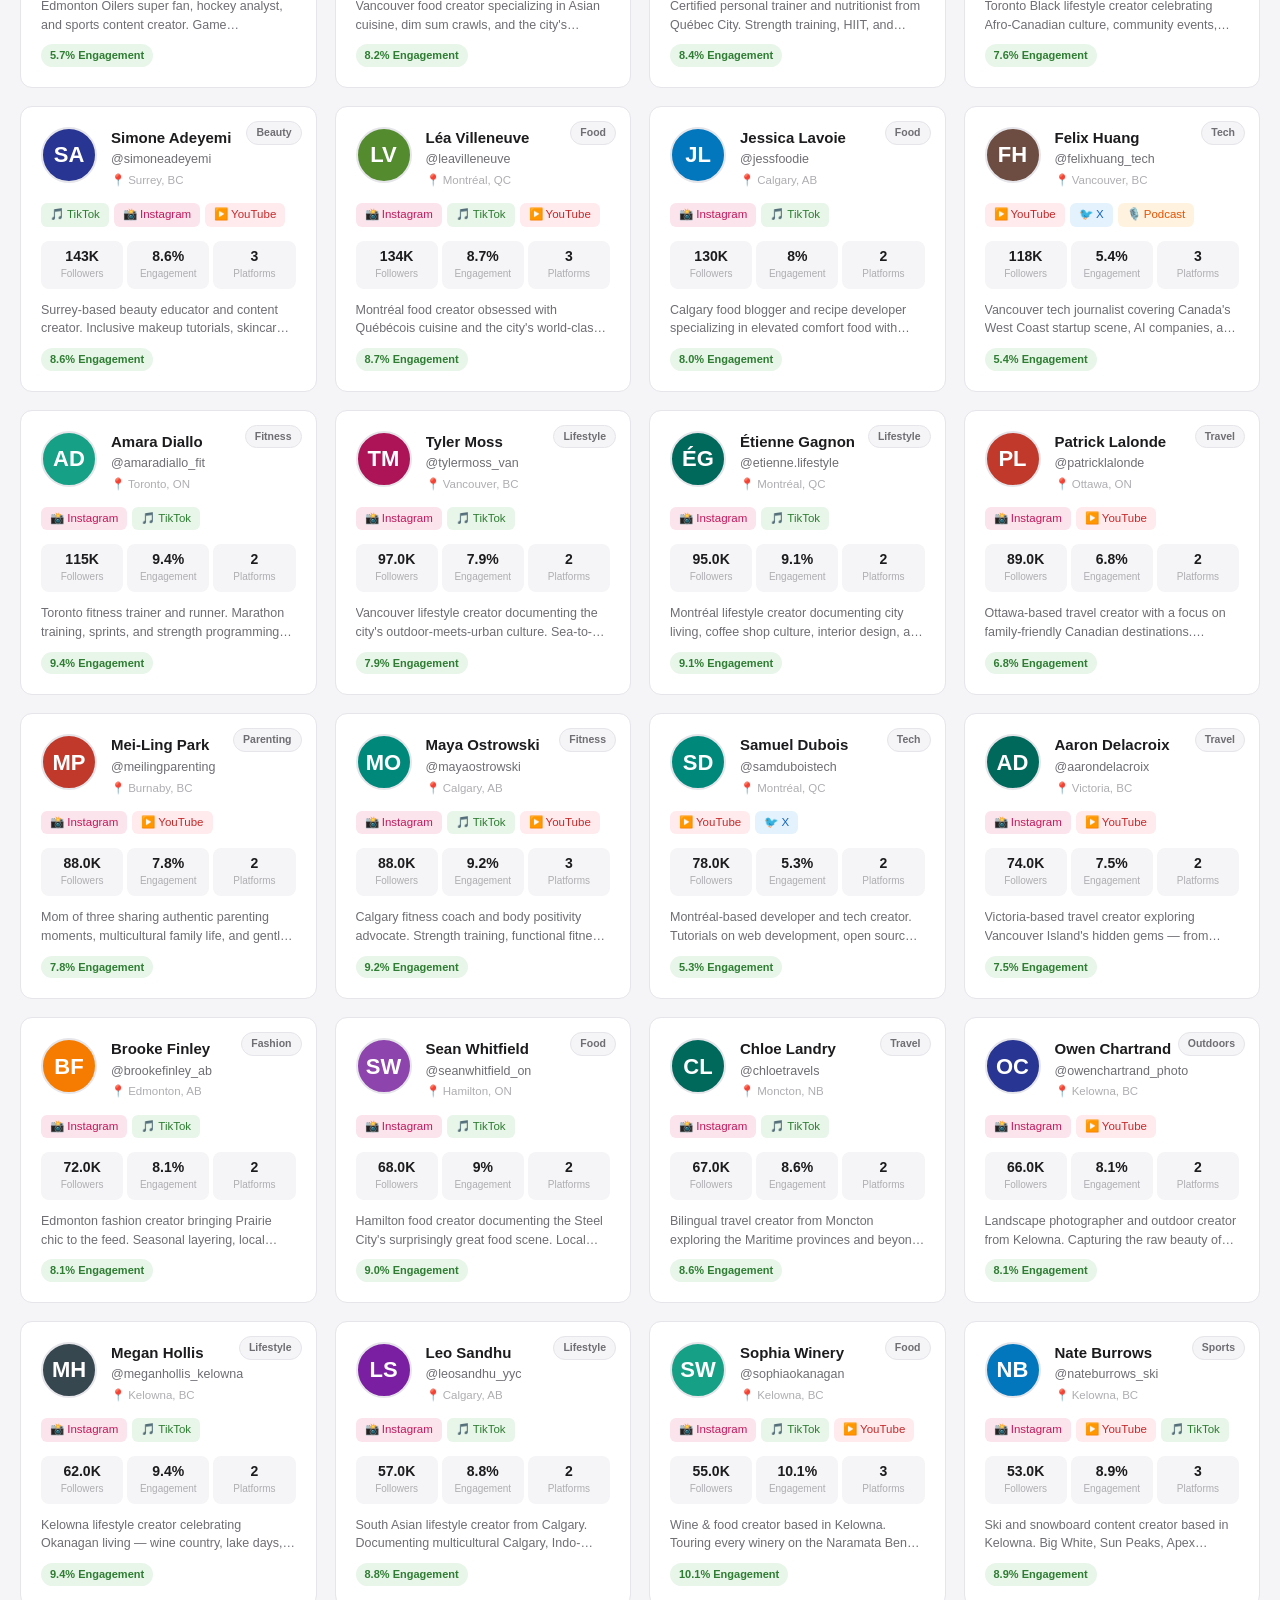
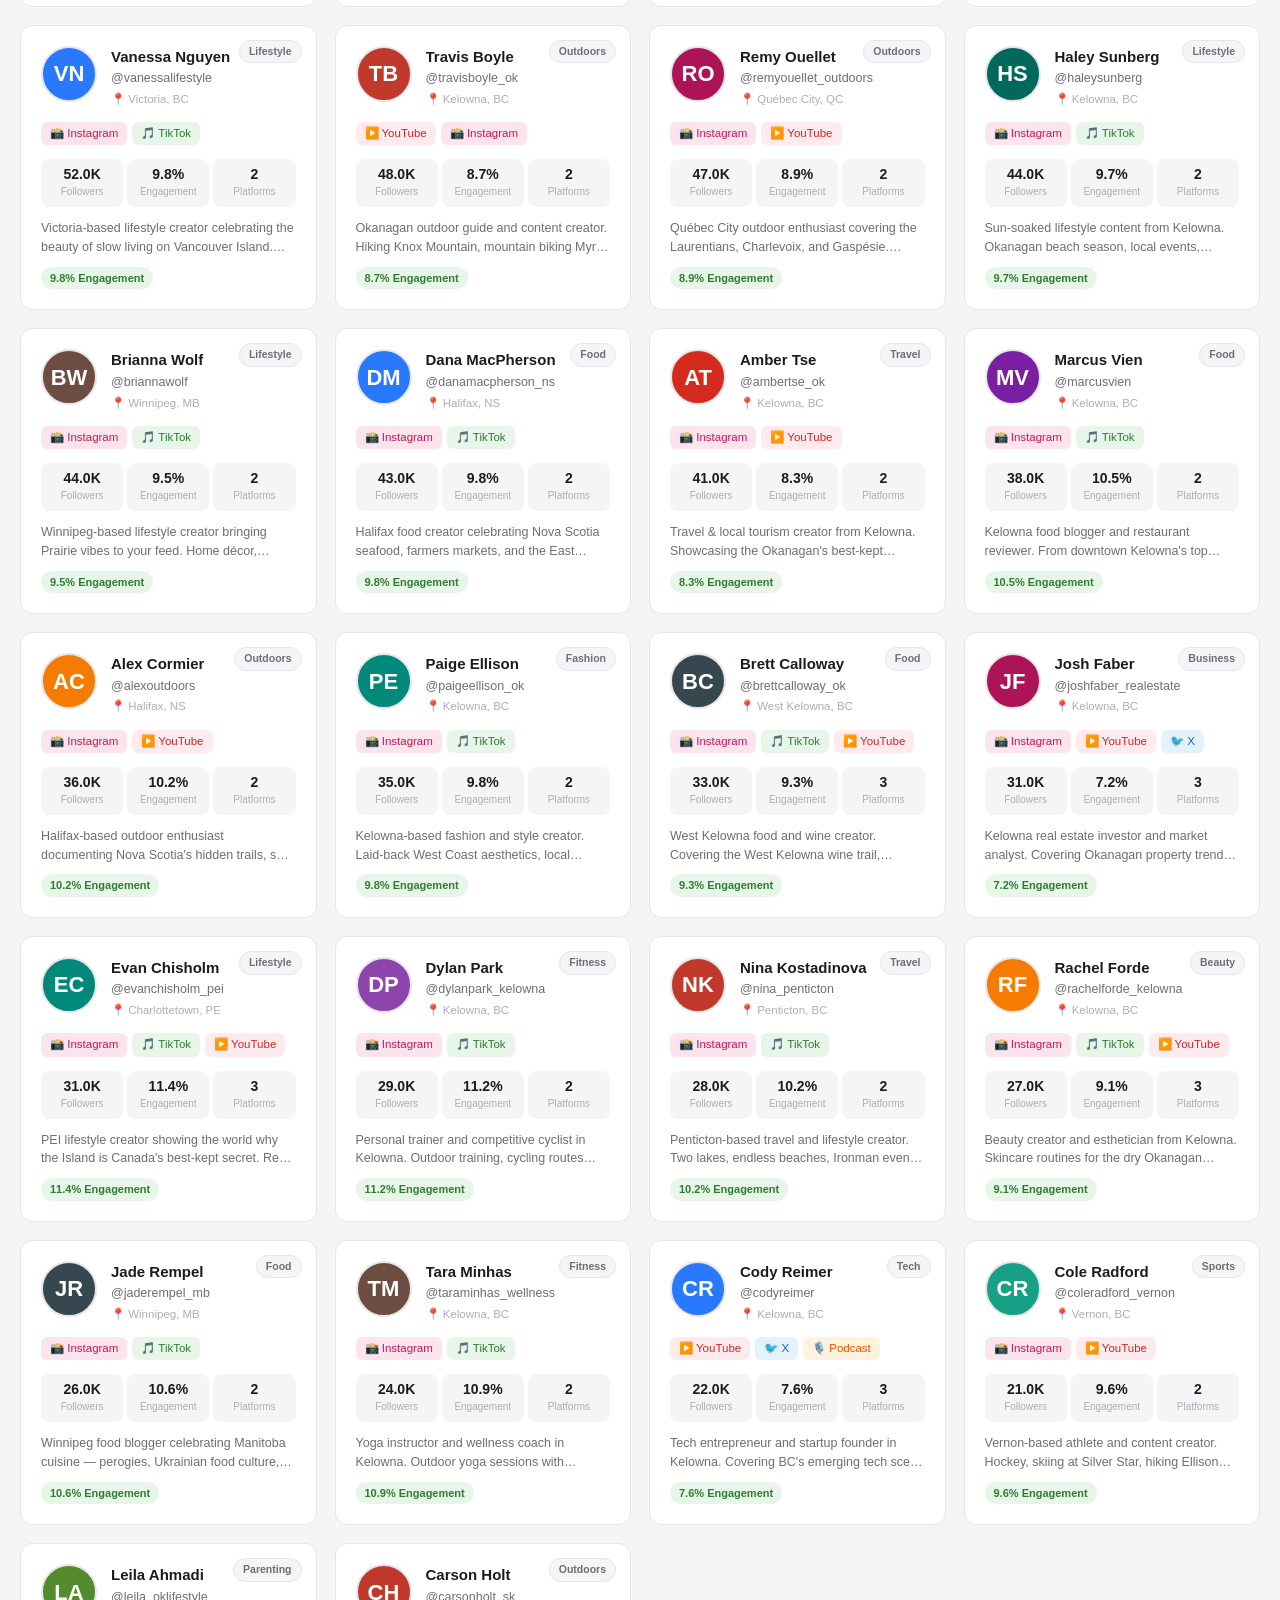
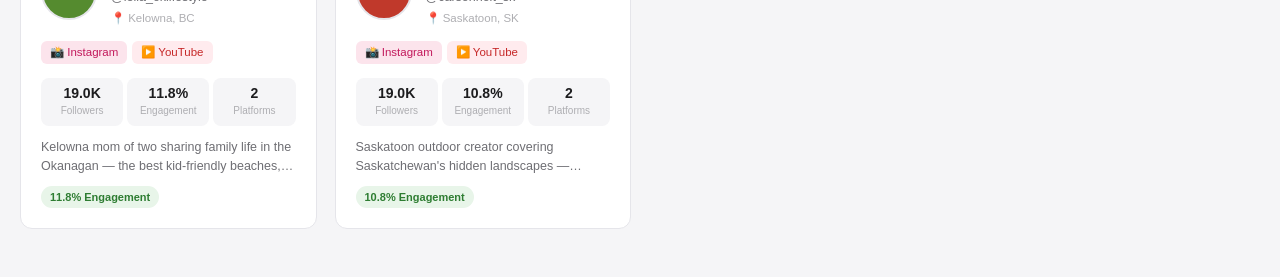
==== commit 24b070a1: "Expand dataset to 60+ influencers with Kelowna focus and city filter - Added 18 Kelowna/Okanagan inf" ====
--- a/influenceCA.html
+++ b/influenceCA.html
@@ -41,6 +41,9 @@
     min-height: 100vh;
 }
 
+/* ============================================================
+   HEADER
+   ============================================================ */
 .header {
     background: var(--red);
     color: #fff;
@@ -50,6 +53,7 @@
     z-index: 100;
     box-shadow: 0 2px 12px rgba(0,0,0,0.20);
 }
+
 .header-inner {
     max-width: 1400px;
     margin: 0 auto;
@@ -59,9 +63,18 @@
     justify-content: space-between;
     gap: 16px;
 }
+
 .brand { display: flex; align-items: center; gap: 10px; }
+
 .brand-maple { font-size: 24px; line-height: 1; }
-.brand-name { font-size: 20px; font-weight: 700; letter-spacing: -0.3px; color: #fff; }
+
+.brand-name {
+    font-size: 20px;
+    font-weight: 700;
+    letter-spacing: -0.3px;
+    color: #fff;
+}
+
 .brand-tag {
     font-size: 11px;
     color: rgba(255,255,255,0.72);
@@ -69,6 +82,7 @@
     padding-left: 10px;
     white-space: nowrap;
 }
+
 .stat-pill {
     background: rgba(255,255,255,0.22);
     color: #fff;
@@ -79,6 +93,9 @@
     white-space: nowrap;
 }
 
+/* ============================================================
+   FILTERS BAR
+   ============================================================ */
 .filters-bar {
     background: var(--white);
     border-bottom: 1px solid var(--border);
@@ -88,6 +105,7 @@
     z-index: 90;
     box-shadow: var(--shadow-sm);
 }
+
 .filters-inner {
     max-width: 1400px;
     margin: 0 auto;
@@ -96,101 +114,244 @@
     gap: 10px;
     flex-wrap: wrap;
 }
-.search-wrap { position: relative; flex: 1; min-width: 220px; max-width: 380px; }
+
+/* Search */
+.search-wrap {
+    position: relative;
+    flex: 1;
+    min-width: 220px;
+    max-width: 380px;
+}
+
 .search-icon {
-    position: absolute; left: 11px; top: 50%; transform: translateY(-50%);
-    width: 16px; height: 16px; color: var(--text-dim); pointer-events: none;
-}
+    position: absolute;
+    left: 11px;
+    top: 50%;
+    transform: translateY(-50%);
+    width: 16px;
+    height: 16px;
+    color: var(--text-dim);
+    pointer-events: none;
+}
+
 .search-input {
-    width: 100%; height: 38px; padding: 0 34px 0 34px;
-    border: 1.5px solid var(--border); border-radius: var(--radius-sm);
-    font-size: 13px; color: var(--text); background: var(--bg);
-    outline: none; transition: border-color 0.15s;
+    width: 100%;
+    height: 38px;
+    padding: 0 34px 0 34px;
+    border: 1.5px solid var(--border);
+    border-radius: var(--radius-sm);
+    font-size: 13px;
+    color: var(--text);
+    background: var(--bg);
+    outline: none;
+    transition: border-color 0.15s;
 }
 .search-input:focus { border-color: var(--border-focus); background: #fff; }
 .search-input::placeholder { color: var(--text-dim); }
+
 .clear-btn {
-    position: absolute; right: 8px; top: 50%; transform: translateY(-50%);
-    background: none; border: none; color: var(--text-dim); cursor: pointer;
-    font-size: 13px; padding: 4px; display: none; line-height: 1;
+    position: absolute;
+    right: 8px;
+    top: 50%;
+    transform: translateY(-50%);
+    background: none;
+    border: none;
+    color: var(--text-dim);
+    cursor: pointer;
+    font-size: 13px;
+    padding: 4px;
+    display: none;
+    line-height: 1;
 }
 .clear-btn.visible { display: block; }
 .clear-btn:hover { color: var(--text); }
 
+/* Filter selects */
 .filter-select {
-    height: 38px; padding: 0 28px 0 10px;
-    border: 1.5px solid var(--border); border-radius: var(--radius-sm);
-    font-size: 12.5px; color: var(--text);
+    height: 38px;
+    padding: 0 28px 0 10px;
+    border: 1.5px solid var(--border);
+    border-radius: var(--radius-sm);
+    font-size: 12.5px;
+    color: var(--text);
     background: var(--bg) url("data:image/svg+xml,%3Csvg xmlns='http://www.w3.org/2000/svg' width='10' height='6'%3E%3Cpath d='M0 0l5 6 5-6z' fill='%23aeaeb2'/%3E%3C/svg%3E") no-repeat right 10px center;
-    -webkit-appearance: none; appearance: none;
-    cursor: pointer; outline: none; transition: border-color 0.15s; white-space: nowrap;
+    -webkit-appearance: none;
+    appearance: none;
+    cursor: pointer;
+    outline: none;
+    transition: border-color 0.15s;
+    white-space: nowrap;
 }
 .filter-select:focus { border-color: var(--border-focus); }
 .filter-select.active { border-color: var(--red); background-color: var(--red-dim); color: var(--red); }
 
 .reset-btn {
-    height: 38px; padding: 0 16px;
-    background: transparent; border: 1.5px solid var(--border);
-    border-radius: var(--radius-sm); font-size: 12.5px; color: var(--text-sub);
-    cursor: pointer; white-space: nowrap; transition: all 0.14s;
+    height: 38px;
+    padding: 0 16px;
+    background: transparent;
+    border: 1.5px solid var(--border);
+    border-radius: var(--radius-sm);
+    font-size: 12.5px;
+    color: var(--text-sub);
+    cursor: pointer;
+    white-space: nowrap;
+    transition: all 0.14s;
 }
 .reset-btn:hover { border-color: var(--red); color: var(--red); }
 
+/* ============================================================
+   CHIPS BAR
+   ============================================================ */
 .chips-bar {
-    max-width: 1400px; margin: 0 auto;
-    padding: 8px 20px 0; display: flex; flex-wrap: wrap; gap: 6px; min-height: 0;
-}
+    max-width: 1400px;
+    margin: 0 auto;
+    padding: 8px 20px 0;
+    display: flex;
+    flex-wrap: wrap;
+    gap: 6px;
+    min-height: 0;
+}
+
 .chip {
-    display: inline-flex; align-items: center; gap: 5px;
-    background: var(--red-dim); color: var(--red);
-    border: 1px solid rgba(213,43,30,0.25); padding: 3px 10px;
-    border-radius: 20px; font-size: 12px; font-weight: 500;
-    cursor: pointer; transition: background 0.12s;
+    display: inline-flex;
+    align-items: center;
+    gap: 5px;
+    background: var(--red-dim);
+    color: var(--red);
+    border: 1px solid rgba(213,43,30,0.25);
+    padding: 3px 10px;
+    border-radius: 20px;
+    font-size: 12px;
+    font-weight: 500;
+    cursor: pointer;
+    transition: background 0.12s;
 }
 .chip:hover { background: rgba(213,43,30,0.20); }
 .chip .chip-x { font-size: 11px; opacity: 0.7; }
 
-.results-area { max-width: 1400px; margin: 0 auto; padding: 20px 20px 48px; }
-.results-header { font-size: 13px; color: var(--text-sub); margin-bottom: 16px; min-height: 20px; }
+/* ============================================================
+   RESULTS AREA
+   ============================================================ */
+.results-area {
+    max-width: 1400px;
+    margin: 0 auto;
+    padding: 20px 20px 48px;
+}
+
+.results-header {
+    font-size: 13px;
+    color: var(--text-sub);
+    margin-bottom: 16px;
+    min-height: 20px;
+}
+
 .results-header strong { color: var(--text); }
 
+/* ============================================================
+   CARDS GRID
+   ============================================================ */
 .cards-grid {
     display: grid;
     grid-template-columns: repeat(auto-fill, minmax(280px, 1fr));
     gap: 18px;
 }
 
+/* ---- Influencer Card ---- */
 .card {
-    background: var(--bg-card); border: 1px solid var(--border);
-    border-radius: var(--radius); padding: 20px; cursor: pointer;
+    background: var(--bg-card);
+    border: 1px solid var(--border);
+    border-radius: var(--radius);
+    padding: 20px;
+    cursor: pointer;
     transition: transform 0.16s, box-shadow 0.16s, border-color 0.16s;
-    position: relative; overflow: hidden;
-}
-.card:hover { transform: translateY(-3px); box-shadow: var(--shadow-md); border-color: #d0d0d8; }
-
-.card-header { display: flex; align-items: flex-start; gap: 14px; margin-bottom: 14px; }
+    position: relative;
+    overflow: hidden;
+}
+.card:hover {
+    transform: translateY(-3px);
+    box-shadow: var(--shadow-md);
+    border-color: #d0d0d8;
+}
+
+.card-header {
+    display: flex;
+    align-items: flex-start;
+    gap: 14px;
+    margin-bottom: 14px;
+}
+
 .card-avatar {
-    width: 56px; height: 56px; border-radius: 50%; flex-shrink: 0;
-    display: flex; align-items: center; justify-content: center;
-    font-size: 22px; font-weight: 700; color: #fff;
-    background: var(--red); border: 2px solid var(--border);
-}
+    width: 56px;
+    height: 56px;
+    border-radius: 50%;
+    flex-shrink: 0;
+    display: flex;
+    align-items: center;
+    justify-content: center;
+    font-size: 22px;
+    font-weight: 700;
+    color: #fff;
+    background: var(--red);
+    border: 2px solid var(--border);
+}
+
 .card-info { flex: 1; min-width: 0; }
-.card-name { font-size: 15px; font-weight: 700; color: var(--text); white-space: nowrap; overflow: hidden; text-overflow: ellipsis; }
-.card-handle { font-size: 12.5px; color: var(--text-sub); margin-top: 1px; }
-.card-location { font-size: 11.5px; color: var(--text-dim); margin-top: 3px; display: flex; align-items: center; gap: 3px; }
-
+
+.card-name {
+    font-size: 15px;
+    font-weight: 700;
+    color: var(--text);
+    white-space: nowrap;
+    overflow: hidden;
+    text-overflow: ellipsis;
+}
+
+.card-handle {
+    font-size: 12.5px;
+    color: var(--text-sub);
+    margin-top: 1px;
+}
+
+.card-location {
+    font-size: 11.5px;
+    color: var(--text-dim);
+    margin-top: 3px;
+    display: flex;
+    align-items: center;
+    gap: 3px;
+}
+
+/* Niche badge */
 .card-niche {
-    position: absolute; top: 14px; right: 14px;
-    font-size: 10.5px; font-weight: 600; padding: 3px 9px;
-    border-radius: 20px; background: var(--bg); border: 1px solid var(--border);
-    color: var(--text-sub); white-space: nowrap;
-}
-
-.card-platforms { display: flex; flex-wrap: wrap; gap: 5px; margin-bottom: 14px; }
+    position: absolute;
+    top: 14px;
+    right: 14px;
+    font-size: 10.5px;
+    font-weight: 600;
+    padding: 3px 9px;
+    border-radius: 20px;
+    background: var(--bg);
+    border: 1px solid var(--border);
+    color: var(--text-sub);
+    white-space: nowrap;
+}
+
+/* Platforms */
+.card-platforms {
+    display: flex;
+    flex-wrap: wrap;
+    gap: 5px;
+    margin-bottom: 14px;
+}
+
 .platform-tag {
-    display: inline-flex; align-items: center; gap: 4px;
-    font-size: 11.5px; padding: 3px 9px; border-radius: 6px; font-weight: 500;
+    display: inline-flex;
+    align-items: center;
+    gap: 4px;
+    font-size: 11.5px;
+    padding: 3px 9px;
+    border-radius: 6px;
+    font-weight: 500;
 }
 .platform-tag.instagram { background: #fce4ec; color: #c2185b; }
 .platform-tag.tiktok    { background: #e8f5e9; color: #2e7d32; }
@@ -199,83 +360,198 @@
 .platform-tag.twitch    { background: #ede7f6; color: #4527a0; }
 .platform-tag.podcast   { background: #fff3e0; color: #e65100; }
 
-.card-stats { display: flex; gap: 4px; }
-.stat-box { flex: 1; background: var(--bg); border-radius: var(--radius-sm); padding: 8px 6px; text-align: center; }
-.stat-value { font-size: 14px; font-weight: 700; color: var(--text); line-height: 1; }
-.stat-label { font-size: 10px; color: var(--text-dim); margin-top: 3px; }
-
+/* Stats row */
+.card-stats {
+    display: flex;
+    gap: 4px;
+}
+
+.stat-box {
+    flex: 1;
+    background: var(--bg);
+    border-radius: var(--radius-sm);
+    padding: 8px 6px;
+    text-align: center;
+}
+
+.stat-value {
+    font-size: 14px;
+    font-weight: 700;
+    color: var(--text);
+    line-height: 1;
+}
+
+.stat-label {
+    font-size: 10px;
+    color: var(--text-dim);
+    margin-top: 3px;
+}
+
+/* Bio snippet */
 .card-bio {
-    font-size: 12.5px; color: var(--text-sub); margin-top: 12px; line-height: 1.5;
-    display: -webkit-box; -webkit-line-clamp: 2; -webkit-box-orient: vertical; overflow: hidden;
-}
-
+    font-size: 12.5px;
+    color: var(--text-sub);
+    margin-top: 12px;
+    line-height: 1.5;
+    display: -webkit-box;
+    -webkit-line-clamp: 2;
+    -webkit-box-orient: vertical;
+    overflow: hidden;
+}
+
+/* Engagement pill on card */
 .engagement-pill {
-    display: inline-flex; align-items: center; gap: 4px;
-    margin-top: 10px; font-size: 11px; font-weight: 600;
-    padding: 3px 9px; border-radius: 20px;
+    display: inline-flex;
+    align-items: center;
+    gap: 4px;
+    margin-top: 10px;
+    font-size: 11px;
+    font-weight: 600;
+    padding: 3px 9px;
+    border-radius: 20px;
 }
 .engagement-pill.high   { background: #e8f5e9; color: #2e7d32; }
 .engagement-pill.medium { background: #fff9c4; color: #f57f17; }
 .engagement-pill.low    { background: #fce4ec; color: #c62828; }
 
-.no-results { text-align: center; padding: 80px 20px; color: var(--text-sub); }
+/* ============================================================
+   NO RESULTS
+   ============================================================ */
+.no-results {
+    text-align: center;
+    padding: 80px 20px;
+    color: var(--text-sub);
+}
 .no-results-icon { font-size: 48px; margin-bottom: 14px; }
 .no-results-text { font-size: 16px; margin-bottom: 20px; color: var(--text-sub); }
 
+/* ============================================================
+   MODAL
+   ============================================================ */
 .modal-overlay {
-    display: none; position: fixed; inset: 0;
-    background: rgba(0,0,0,0.55); z-index: 200;
-    align-items: center; justify-content: center;
-    padding: 20px; backdrop-filter: blur(4px);
+    display: none;
+    position: fixed;
+    inset: 0;
+    background: rgba(0,0,0,0.55);
+    z-index: 200;
+    align-items: center;
+    justify-content: center;
+    padding: 20px;
+    backdrop-filter: blur(4px);
 }
 .modal-overlay.open { display: flex; }
+
 .modal {
-    background: var(--white); border-radius: 16px; box-shadow: var(--shadow-lg);
-    max-width: 560px; width: 100%; max-height: 90vh; overflow-y: auto;
-    position: relative; animation: modalIn 0.22s ease;
-}
+    background: var(--white);
+    border-radius: 16px;
+    box-shadow: var(--shadow-lg);
+    max-width: 560px;
+    width: 100%;
+    max-height: 90vh;
+    overflow-y: auto;
+    position: relative;
+    animation: modalIn 0.22s ease;
+}
+
 @keyframes modalIn {
     from { opacity: 0; transform: scale(0.95) translateY(10px); }
     to   { opacity: 1; transform: scale(1) translateY(0); }
 }
+
 .modal-close {
-    position: absolute; top: 14px; right: 14px;
-    width: 32px; height: 32px; border-radius: 50%;
-    border: 1.5px solid var(--border); background: var(--bg);
-    cursor: pointer; font-size: 14px; color: var(--text-sub);
-    display: flex; align-items: center; justify-content: center;
-    transition: all 0.12s; z-index: 1; line-height: 1;
+    position: absolute;
+    top: 14px;
+    right: 14px;
+    width: 32px;
+    height: 32px;
+    border-radius: 50%;
+    border: 1.5px solid var(--border);
+    background: var(--bg);
+    cursor: pointer;
+    font-size: 14px;
+    color: var(--text-sub);
+    display: flex;
+    align-items: center;
+    justify-content: center;
+    transition: all 0.12s;
+    z-index: 1;
+    line-height: 1;
 }
 .modal-close:hover { background: var(--red-dim); border-color: var(--red); color: var(--red); }
+
 .modal-body { padding: 28px; }
-.modal-hero { display: flex; align-items: center; gap: 18px; margin-bottom: 24px; }
+
+.modal-hero {
+    display: flex;
+    align-items: center;
+    gap: 18px;
+    margin-bottom: 24px;
+}
+
 .modal-avatar {
-    width: 76px; height: 76px; border-radius: 50%;
-    display: flex; align-items: center; justify-content: center;
-    font-size: 30px; font-weight: 700; color: #fff; flex-shrink: 0;
-}
+    width: 76px;
+    height: 76px;
+    border-radius: 50%;
+    display: flex;
+    align-items: center;
+    justify-content: center;
+    font-size: 30px;
+    font-weight: 700;
+    color: #fff;
+    flex-shrink: 0;
+}
+
 .modal-name { font-size: 22px; font-weight: 800; color: var(--text); }
 .modal-handle { font-size: 14px; color: var(--text-sub); margin-top: 2px; }
 .modal-location { font-size: 13px; color: var(--text-dim); margin-top: 4px; }
+
 .modal-section-title {
-    font-size: 11px; font-weight: 700; text-transform: uppercase;
-    letter-spacing: 0.8px; color: var(--text-dim);
-    margin-bottom: 10px; margin-top: 22px;
-}
-.modal-bio { font-size: 14px; color: var(--text-sub); line-height: 1.65; }
-.modal-stats-grid { display: grid; grid-template-columns: repeat(3, 1fr); gap: 10px; }
+    font-size: 11px;
+    font-weight: 700;
+    text-transform: uppercase;
+    letter-spacing: 0.8px;
+    color: var(--text-dim);
+    margin-bottom: 10px;
+    margin-top: 22px;
+}
+
+.modal-bio {
+    font-size: 14px;
+    color: var(--text-sub);
+    line-height: 1.65;
+}
+
+.modal-stats-grid {
+    display: grid;
+    grid-template-columns: repeat(3, 1fr);
+    gap: 10px;
+}
+
 .modal-stat {
-    background: var(--bg); border-radius: var(--radius-sm);
-    padding: 12px; text-align: center; border: 1px solid var(--border);
-}
+    background: var(--bg);
+    border-radius: var(--radius-sm);
+    padding: 12px;
+    text-align: center;
+    border: 1px solid var(--border);
+}
+
 .modal-stat-value { font-size: 18px; font-weight: 800; color: var(--text); }
 .modal-stat-label { font-size: 11px; color: var(--text-dim); margin-top: 3px; }
+
 .modal-platforms { display: flex; flex-wrap: wrap; gap: 8px; }
+
 .modal-platform-btn {
-    display: inline-flex; align-items: center; gap: 6px;
-    padding: 7px 14px; border-radius: var(--radius-sm);
-    font-size: 13px; font-weight: 600; text-decoration: none;
-    border: 1.5px solid transparent; cursor: pointer; transition: opacity 0.13s;
+    display: inline-flex;
+    align-items: center;
+    gap: 6px;
+    padding: 7px 14px;
+    border-radius: var(--radius-sm);
+    font-size: 13px;
+    font-weight: 600;
+    text-decoration: none;
+    border: 1.5px solid transparent;
+    cursor: pointer;
+    transition: opacity 0.13s;
 }
 .modal-platform-btn:hover { opacity: 0.8; }
 .modal-platform-btn.instagram { background: #fce4ec; color: #c2185b; border-color: #f8bbd0; }
@@ -284,19 +560,39 @@
 .modal-platform-btn.x         { background: #e3f2fd; color: #1565c0; border-color: #bbdefb; }
 .modal-platform-btn.twitch    { background: #ede7f6; color: #4527a0; border-color: #d1c4e9; }
 .modal-platform-btn.podcast   { background: #fff3e0; color: #e65100; border-color: #ffe0b2; }
+
 .modal-tags { display: flex; flex-wrap: wrap; gap: 6px; }
+
 .modal-tag {
-    font-size: 12px; padding: 4px 12px; border-radius: 20px;
-    background: var(--bg); border: 1px solid var(--border); color: var(--text-sub);
-}
+    font-size: 12px;
+    padding: 4px 12px;
+    border-radius: 20px;
+    background: var(--bg);
+    border: 1px solid var(--border);
+    color: var(--text-sub);
+}
+
 .contact-btn {
-    display: block; width: 100%; margin-top: 24px; padding: 13px;
-    background: var(--red); color: #fff; border: none;
-    border-radius: var(--radius-sm); font-size: 14px; font-weight: 700;
-    cursor: pointer; text-align: center; transition: background 0.14s; letter-spacing: 0.2px;
+    display: block;
+    width: 100%;
+    margin-top: 24px;
+    padding: 13px;
+    background: var(--red);
+    color: #fff;
+    border: none;
+    border-radius: var(--radius-sm);
+    font-size: 14px;
+    font-weight: 700;
+    cursor: pointer;
+    text-align: center;
+    transition: background 0.14s;
+    letter-spacing: 0.2px;
 }
 .contact-btn:hover { background: var(--red-light); }
 
+/* ============================================================
+   RESPONSIVE
+   ============================================================ */
 @media (max-width: 768px) {
     .brand-tag { display: none; }
     .filters-inner { gap: 8px; }
@@ -304,18 +600,22 @@
     .filter-select { flex: 1; min-width: 120px; font-size: 12px; }
     .cards-grid { grid-template-columns: repeat(auto-fill, minmax(240px, 1fr)); gap: 12px; }
     .results-area { padding: 14px 14px 40px; }
+    .modal-stats-grid { grid-template-columns: repeat(3, 1fr); }
     .modal-body { padding: 20px; }
 }
+
 @media (max-width: 480px) {
     .header-stats { display: none; }
     .cards-grid { grid-template-columns: 1fr; }
     .modal-stats-grid { grid-template-columns: repeat(2, 1fr); }
     .filter-select { font-size: 11.5px; }
 }
-    </style>
+
+</style>
 </head>
 <body>
 
+<!-- Header -->
 <header class="header">
     <div class="header-inner">
         <div class="brand">
@@ -329,13 +629,18 @@
     </div>
 </header>
 
+<!-- Search & Filters -->
 <div class="filters-bar">
     <div class="filters-inner">
+
+        <!-- Search -->
         <div class="search-wrap">
             <svg class="search-icon" viewBox="0 0 20 20" fill="none"><circle cx="8.5" cy="8.5" r="5.5" stroke="currentColor" stroke-width="1.8"/><line x1="12.8" y1="12.8" x2="17" y2="17" stroke="currentColor" stroke-width="1.8" stroke-linecap="round"/></svg>
             <input type="text" id="searchInput" class="search-input" placeholder="Search by name, handle, or keyword…" oninput="applyFilters()">
             <button class="clear-btn" id="clearSearch" onclick="clearSearch()" title="Clear search">&#10005;</button>
         </div>
+
+        <!-- Province -->
         <select id="filterProvince" class="filter-select" onchange="applyFilters()">
             <option value="">All Provinces</option>
             <option value="AB">Alberta</option>
@@ -349,6 +654,13 @@
             <option value="QC">Québec</option>
             <option value="SK">Saskatchewan</option>
         </select>
+
+        <!-- City -->
+        <select id="filterCity" class="filter-select" onchange="applyFilters()">
+            <option value="">All Cities</option>
+        </select>
+
+        <!-- Niche -->
         <select id="filterNiche" class="filter-select" onchange="applyFilters()">
             <option value="">All Niches</option>
             <option value="Lifestyle">Lifestyle</option>
@@ -367,6 +679,8 @@
             <option value="Business">Business</option>
             <option value="Sports">Sports</option>
         </select>
+
+        <!-- Platform -->
         <select id="filterPlatform" class="filter-select" onchange="applyFilters()">
             <option value="">All Platforms</option>
             <option value="Instagram">Instagram</option>
@@ -376,6 +690,8 @@
             <option value="Twitch">Twitch</option>
             <option value="Podcast">Podcast</option>
         </select>
+
+        <!-- Followers -->
         <select id="filterSize" class="filter-select" onchange="applyFilters()">
             <option value="">Any Size</option>
             <option value="nano">Nano (&lt;10K)</option>
@@ -384,18 +700,23 @@
             <option value="macro">Macro (500K–1M)</option>
             <option value="mega">Mega (1M+)</option>
         </select>
+
+        <!-- Sort -->
         <select id="sortBy" class="filter-select" onchange="applyFilters()">
             <option value="followers_desc">Most Followers</option>
             <option value="followers_asc">Fewest Followers</option>
             <option value="engagement_desc">Best Engagement</option>
             <option value="name_asc">Name A–Z</option>
         </select>
+
         <button class="reset-btn" onclick="resetFilters()">Reset</button>
     </div>
 </div>
 
+<!-- Active filter chips -->
 <div class="chips-bar" id="chipsBar"></div>
 
+<!-- Results area -->
 <main class="results-area">
     <div class="results-header" id="resultsHeader"></div>
     <div class="cards-grid" id="cardsGrid"></div>
@@ -406,6 +727,7 @@
     </div>
 </main>
 
+<!-- Detail Modal -->
 <div class="modal-overlay" id="modalOverlay" onclick="closeModal(event)">
     <div class="modal" id="modal">
         <button class="modal-close" onclick="closeModalDirect()">&#10005;</button>
@@ -419,8 +741,8 @@
 // ============================================================
 
 function fmtFollowers(n) {
-    if (n >= 1000000) return (n / 1000000).toFixed(n >= 10000000 ? 0 : 1) + 'M';
-    if (n >= 1000)    return (n / 1000).toFixed(n >= 100000 ? 0 : 1) + 'K';
+    if (n >= 1_000_000) return (n / 1_000_000).toFixed(n >= 10_000_000 ? 0 : 1) + 'M';
+    if (n >= 1_000)     return (n / 1_000).toFixed(n >= 100_000 ? 0 : 1) + 'K';
     return n.toString();
 }
 function engagementLabel(rate) {
@@ -430,51 +752,821 @@
 }
 function engagementText(rate) { return rate.toFixed(1) + '% Engagement'; }
 function sizeCategory(followers) {
-    if (followers < 10000)   return 'nano';
-    if (followers < 100000)  return 'micro';
-    if (followers < 500000)  return 'mid';
-    if (followers < 1000000) return 'macro';
+    if (followers < 10_000)    return 'nano';
+    if (followers < 100_000)   return 'micro';
+    if (followers < 500_000)   return 'mid';
+    if (followers < 1_000_000) return 'macro';
     return 'mega';
 }
 function initials(name) { return name.split(' ').map(w => w[0]).join('').slice(0, 2).toUpperCase(); }
-const AVATAR_COLORS = ['#d52b1e','#2979ff','#00897b','#7b1fa2','#f57c00','#0277bd','#558b2f','#ad1457','#00695c','#283593'];
+
+const AVATAR_COLORS = [
+    '#d52b1e','#2979ff','#00897b','#7b1fa2','#f57c00',
+    '#0277bd','#558b2f','#ad1457','#00695c','#283593',
+    '#6d4c41','#37474f','#c0392b','#16a085','#8e44ad',
+];
 function avatarColor(id) { return AVATAR_COLORS[id % AVATAR_COLORS.length]; }
-const PLATFORM_ICONS = { Instagram:'📸', TikTok:'🎵', YouTube:'▶️', X:'🐦', Twitch:'🎮', Podcast:'🎙️' };
+
+const PLATFORM_ICONS = {
+    Instagram: '📸', TikTok: '🎵', YouTube: '▶️',
+    X: '🐦', Twitch: '🎮', Podcast: '🎙️',
+};
+
+// ---- Dataset ----
 
 const INFLUENCERS = [
-    { id:1,  name:'Sophie Tremblay',   handle:'@sophietremblay',   province:'QC', city:'Montréal',      niche:'Fashion',  platforms:['Instagram','TikTok'],             followers:820000,   engagement:4.8, bio:'Fashion & lifestyle créatrice based in Montréal. Bilingual content celebrating Canadian style, sustainable brands, and city culture. Partenariats / partnerships welcome.', tags:['Sustainable Fashion','Bilingual','Street Style','Quebec'], collab:true },
-    { id:2,  name:'Liam Mackenzie',    handle:'@liamoutdoors',      province:'BC', city:'Vancouver',     niche:'Outdoors', platforms:['YouTube','Instagram'],            followers:510000,   engagement:6.1, bio:'Hiking, kayaking, and backcountry adventures across British Columbia and the Canadian Rockies. Gear reviews, trail guides, and conservation advocacy.', tags:['Hiking','Gear Review','Conservation','BC Parks'], collab:true },
-    { id:3,  name:'Priya Sharma',      handle:'@priya.eats',        province:'ON', city:'Toronto',       niche:'Food',     platforms:['Instagram','TikTok','YouTube'],   followers:290000,   engagement:7.2, bio:"Toronto-based food creator exploring the city's wildly diverse restaurant scene. From Scarborough roti to Yorkville tasting menus — every cuisine, every budget.", tags:['Toronto Food','Restaurant Reviews','Diverse Cuisine','Foodie'], collab:true },
-    { id:4,  name:'Jordan Rivers',     handle:'@jordanrivers',      province:'ON', city:'Toronto',       niche:'Tech',     platforms:['YouTube','X','Podcast'],          followers:1450000,  engagement:3.5, bio:'Canadian tech journalist and creator. Weekly deep dives on AI, startups, and consumer gadgets. Host of "North of Silicon" podcast, covering Canada\'s growing tech ecosystem.', tags:['AI','Startups','Gadgets','Podcast Host'], collab:false },
-    { id:5,  name:'Camille Bouchard',  handle:'@camille.fitness',   province:'QC', city:'Québec City',   niche:'Fitness',  platforms:['Instagram','TikTok'],             followers:180000,   engagement:8.4, bio:'Certified personal trainer and nutritionist from Québec City. Strength training, HIIT, and mindful eating — approachable wellness for everyday Canadians.', tags:['Personal Training','Nutrition','Strength','Wellness'], collab:true },
-    { id:6,  name:'Marcus Osei',       handle:'@marcusosei',        province:'ON', city:'Toronto',       niche:'Music',    platforms:['Instagram','TikTok','YouTube'],   followers:670000,   engagement:5.9, bio:"Toronto-based R&B & Afrobeats musician and producer. Behind-the-scenes studio content, live performances, and collabs with the best in Canada's music scene.", tags:['R&B','Afrobeats','Music Production','Live Performance'], collab:true },
-    { id:7,  name:'Annika Johansson',  handle:'@annikatravel',      province:'AB', city:'Calgary',       niche:'Travel',   platforms:['Instagram','YouTube'],            followers:420000,   engagement:4.2, bio:'Calgary-based travel creator focusing on unique Canadian destinations and off-the-beaten-path international adventures. Banff to Bali, always with a budget-friendly twist.', tags:['Canadian Travel','Budget Travel','Adventure','Alberta'], collab:true },
-    { id:8,  name:'Étienne Gagnon',    handle:'@etienne.lifestyle', province:'QC', city:'Montréal',      niche:'Lifestyle',platforms:['Instagram','TikTok'],             followers:95000,    engagement:9.1, bio:'Montréal lifestyle creator documenting city living, coffee shop culture, interior design, and the art of slow mornings. Aesthetic content with a Québécois soul.', tags:['Montreal','Interior Design','Coffee','Slow Living'], collab:true },
-    { id:9,  name:'Riley Chen',        handle:'@rileyplays',        province:'BC', city:'Vancouver',     niche:'Gaming',   platforms:['Twitch','YouTube','TikTok'],      followers:2100000,  engagement:2.8, bio:'Full-time streamer and content creator. Competitive FPS, RPG deep dives, and a lot of chaotic Just Chatting. Based in Vancouver, streaming since 2018.', tags:['FPS','RPG','Streaming','Esports'], collab:true },
-    { id:10, name:'Isabelle Côté',     handle:'@isabellebeauty',    province:'QC', city:'Montréal',      niche:'Beauty',   platforms:['Instagram','YouTube','TikTok'],   followers:760000,   engagement:6.5, bio:'Bilingual beauty creator specializing in skincare, makeup tutorials, and honest reviews. Advocating for inclusive beauty and cruelty-free products from Montréal.', tags:['Skincare','Makeup','Cruelty-Free','Bilingual'], collab:true },
-    { id:11, name:'Noah Belanger',     handle:'@noahfinance',       province:'ON', city:'Ottawa',        niche:'Finance',  platforms:['YouTube','X','Podcast'],          followers:320000,   engagement:4.4, bio:'Canadian personal finance educator helping millennials and Gen Z build wealth. TFSA, RRSP, real estate, and investing — explained simply from Ottawa.', tags:['TFSA','RRSP','Investing','Real Estate'], collab:false },
-    { id:12, name:'Mei-Ling Park',     handle:'@meilingparenting',  province:'BC', city:'Burnaby',       niche:'Parenting',platforms:['Instagram','YouTube'],            followers:88000,    engagement:7.8, bio:'Mom of three sharing authentic parenting moments, multicultural family life, and gentle parenting tips from the Lower Mainland. Real talk, real kids, real chaos.', tags:['Gentle Parenting','Multicultural','Family Life','BC Family'], collab:true },
-    { id:13, name:'Derek Fontaine',    handle:'@derekcomedyca',     province:'ON', city:'Toronto',       niche:'Comedy',   platforms:['TikTok','Instagram','YouTube'],   followers:1800000,  engagement:5.2, bio:'Stand-up comedian and sketch writer from Toronto. Viral short-form comedy skits poking fun at Canadian culture, Toronto life, and relatable millennial struggles.', tags:['Stand-Up','Sketch Comedy','Canadian Humour','Viral'], collab:true },
-    { id:14, name:'Fatima Al-Hassan',  handle:'@fatimastyle',       province:'ON', city:'Mississauga',   niche:'Fashion',  platforms:['Instagram','TikTok'],             followers:240000,   engagement:7.0, bio:'Modest fashion influencer and stylist based in Mississauga. Helping women dress confidently and stylishly for any occasion. Representation matters.', tags:['Modest Fashion','Styling','Inclusivity','GTA'], collab:true },
-    { id:15, name:'Tyler Kowalski',    handle:'@tylerkowalski',     province:'AB', city:'Edmonton',      niche:'Sports',   platforms:['Instagram','YouTube','X'],        followers:190000,   engagement:5.7, bio:'Edmonton Oilers super fan, hockey analyst, and sports content creator. Game breakdowns, fantasy hockey tips, and live reactions to every Oilers game.', tags:['Hockey','Oilers','Sports Analysis','Fantasy Sports'], collab:true },
-    { id:16, name:'Vanessa Nguyen',    handle:'@vanessalifestyle',  province:'BC', city:'Victoria',      niche:'Lifestyle',platforms:['Instagram','TikTok'],             followers:52000,    engagement:9.8, bio:'Victoria-based lifestyle creator celebrating the beauty of slow living on Vancouver Island. Cozy aesthetics, wellness routines, and the best spots in the Capital Region.', tags:['Vancouver Island','Slow Living','Wellness','Victoria'], collab:true },
-    { id:17, name:'Samuel Dubois',     handle:'@samduboistech',     province:'QC', city:'Montréal',      niche:'Tech',     platforms:['YouTube','X'],                    followers:78000,    engagement:5.3, bio:"Montréal-based developer and tech creator. Tutorials on web development, open source projects, and a weekly deep dive into what's happening in Canadian tech startups.", tags:['Web Dev','Open Source','Startups','Montréal Tech'], collab:true },
-    { id:18, name:'Grace Okonkwo',     handle:'@graceokonkwo',      province:'ON', city:'Brampton',      niche:'Beauty',   platforms:['TikTok','Instagram','YouTube'],   followers:450000,   engagement:6.9, bio:'Beauty educator and brand consultant from Brampton. Expert in melanin-rich skin tones with tutorials that celebrate and serve the diversity of Canadian beauty.', tags:['Melanin Beauty','Skincare','Brand Consulting','Diversity'], collab:true },
-    { id:19, name:'Alex Cormier',      handle:'@alexoutdoors',      province:'NS', city:'Halifax',       niche:'Outdoors', platforms:['Instagram','YouTube'],            followers:36000,    engagement:10.2,bio:"Halifax-based outdoor enthusiast documenting Nova Scotia's hidden trails, sea kayaking routes, and wild Atlantic coastline. Come explore Atlantic Canada.", tags:['Nova Scotia','Sea Kayaking','Atlantic Canada','Trails'], collab:true },
-    { id:20, name:'Jessica Lavoie',    handle:'@jessfoodie',        province:'AB', city:'Calgary',       niche:'Food',     platforms:['Instagram','TikTok'],             followers:130000,   engagement:8.0, bio:'Calgary food blogger and recipe developer specializing in elevated comfort food with Canadian ingredients. From Alberta beef to Prairie grain bowls.', tags:['Recipe Development','Alberta Beef','Comfort Food','Calgary Eats'], collab:true },
-    { id:21, name:'Ben Tripp',         handle:'@bentrippbiz',       province:'ON', city:'Toronto',       niche:'Business', platforms:['X','Podcast','YouTube'],          followers:205000,   engagement:3.9, bio:'Serial entrepreneur and angel investor based in Toronto. Sharing startup lessons, Canadian business news, and unfiltered takes on building companies from scratch.', tags:['Entrepreneurship','Angel Investing','Startups','Business'], collab:false },
-    { id:22, name:'Hana Kimura',       handle:'@hanafitness',       province:'BC', city:'Vancouver',     niche:'Fitness',  platforms:['Instagram','TikTok','YouTube'],   followers:390000,   engagement:7.4, bio:'Vancouver fitness coach and movement specialist. Pilates, yoga flow, and mobility work for active Canadians. Evidence-based approach to feeling strong and moving well.', tags:['Pilates','Yoga','Mobility','Evidence-Based'], collab:true },
-    { id:23, name:'Chloe Landry',      handle:'@chloetravels',      province:'NB', city:'Moncton',       niche:'Travel',   platforms:['Instagram','TikTok'],             followers:67000,    engagement:8.6, bio:'Bilingual travel creator from Moncton exploring the Maritime provinces and beyond. Hidden gems of New Brunswick, PEI, and Nova Scotia — featuring local businesses.', tags:['Maritimes','Bilingual','Hidden Gems','Local Business'], collab:true },
-    { id:24, name:'Omar Habib',        handle:'@omarhabibcomedy',   province:'ON', city:'Toronto',       niche:'Comedy',   platforms:['TikTok','Instagram'],             followers:920000,   engagement:6.3, bio:'Comedian and writer from Toronto. Hilarious skits about Canadian immigrant life, multicultural Toronto, and the universal chaos of adulthood.', tags:['Immigrant Life','Multicultural','Toronto','Sketch'], collab:true },
-    { id:25, name:'Brianna Wolf',      handle:'@briannawolf',       province:'MB', city:'Winnipeg',      niche:'Lifestyle',platforms:['Instagram','TikTok'],             followers:44000,    engagement:9.5, bio:'Winnipeg-based lifestyle creator bringing Prairie vibes to your feed. Home décor, seasonal recipes, small business spotlights, and honest takes on life in the Peg.', tags:['Winnipeg','Prairie Life','Home Décor','Small Business'], collab:true },
+
+    // ── KELOWNA & OKANAGAN ─────────────────────────────────────
+    {
+        id: 101,
+        name: 'Megan Hollis',
+        handle: '@meganhollis_kelowna',
+        province: 'BC', city: 'Kelowna',
+        niche: 'Lifestyle',
+        platforms: ['Instagram', 'TikTok'],
+        followers: 62000, engagement: 9.4,
+        bio: 'Kelowna lifestyle creator celebrating Okanagan living — wine country, lake days, farmers markets, and the best local spots. Proudly rooted in the heart of BC.',
+        tags: ['Okanagan', 'Wine Country', 'Lake Life', 'Local Kelowna'],
+        collab: true,
+    },
+    {
+        id: 102,
+        name: 'Travis Boyle',
+        handle: '@travisboyle_ok',
+        province: 'BC', city: 'Kelowna',
+        niche: 'Outdoors',
+        platforms: ['YouTube', 'Instagram'],
+        followers: 48000, engagement: 8.7,
+        bio: 'Okanagan outdoor guide and content creator. Hiking Knox Mountain, mountain biking Myra Canyon, and paddleboarding Okanagan Lake. Your local adventure resource.',
+        tags: ['Knox Mountain', 'Myra Canyon', 'Okanagan Lake', 'Mountain Biking'],
+        collab: true,
+    },
+    {
+        id: 103,
+        name: 'Sophia Winery',
+        handle: '@sophiaokanagan',
+        province: 'BC', city: 'Kelowna',
+        niche: 'Food',
+        platforms: ['Instagram', 'TikTok', 'YouTube'],
+        followers: 55000, engagement: 10.1,
+        bio: 'Wine & food creator based in Kelowna. Touring every winery on the Naramata Bench, West Kelowna wine trail, and beyond. Tasting notes, pairings, and vineyard tours.',
+        tags: ['Okanagan Wine', 'Naramata Bench', 'Wine Tasting', 'Vineyard Tours'],
+        collab: true,
+    },
+    {
+        id: 104,
+        name: 'Dylan Park',
+        handle: '@dylanpark_kelowna',
+        province: 'BC', city: 'Kelowna',
+        niche: 'Fitness',
+        platforms: ['Instagram', 'TikTok'],
+        followers: 29000, engagement: 11.2,
+        bio: 'Personal trainer and competitive cyclist in Kelowna. Outdoor training, cycling routes through the Okanagan Valley, and nutrition tips built for an active BC lifestyle.',
+        tags: ['Cycling', 'Personal Training', 'Okanagan Fitness', 'Outdoor Workouts'],
+        collab: true,
+    },
+    {
+        id: 105,
+        name: 'Amber Tse',
+        handle: '@ambertse_ok',
+        province: 'BC', city: 'Kelowna',
+        niche: 'Travel',
+        platforms: ['Instagram', 'YouTube'],
+        followers: 41000, engagement: 8.3,
+        bio: 'Travel & local tourism creator from Kelowna. Showcasing the Okanagan\'s best-kept secrets — from Osoyoos beaches to Vernon\'s Silver Star ski resort and everything between.',
+        tags: ['Okanagan Tourism', 'Silver Star', 'Osoyoos', 'BC Travel'],
+        collab: true,
+    },
+    {
+        id: 106,
+        name: 'Cody Reimer',
+        handle: '@codyreimer',
+        province: 'BC', city: 'Kelowna',
+        niche: 'Tech',
+        platforms: ['YouTube', 'X', 'Podcast'],
+        followers: 22000, engagement: 7.6,
+        bio: 'Tech entrepreneur and startup founder in Kelowna. Covering BC\'s emerging tech scene outside Vancouver, remote work culture, and building software companies in smaller cities.',
+        tags: ['BC Tech', 'Startups', 'Remote Work', 'Kelowna Business'],
+        collab: true,
+    },
+    {
+        id: 107,
+        name: 'Paige Ellison',
+        handle: '@paigeellison_ok',
+        province: 'BC', city: 'Kelowna',
+        niche: 'Fashion',
+        platforms: ['Instagram', 'TikTok'],
+        followers: 35000, engagement: 9.8,
+        bio: 'Kelowna-based fashion and style creator. Laid-back West Coast aesthetics, local boutique finds, and seasonal looks inspired by Okanagan lake and mountain vibes.',
+        tags: ['West Coast Style', 'Boutique Fashion', 'Okanagan Aesthetic', 'Local Shopping'],
+        collab: true,
+    },
+    {
+        id: 108,
+        name: 'Marcus Vien',
+        handle: '@marcusvien',
+        province: 'BC', city: 'Kelowna',
+        niche: 'Food',
+        platforms: ['Instagram', 'TikTok'],
+        followers: 38000, engagement: 10.5,
+        bio: 'Kelowna food blogger and restaurant reviewer. From downtown Kelowna\'s top dining spots to hidden Okanagan farm-to-table gems. Supporting local chefs and producers.',
+        tags: ['Kelowna Restaurants', 'Farm-to-Table', 'Local Food', 'Okanagan Dining'],
+        collab: true,
+    },
+    {
+        id: 109,
+        name: 'Rachel Forde',
+        handle: '@rachelforde_kelowna',
+        province: 'BC', city: 'Kelowna',
+        niche: 'Beauty',
+        platforms: ['Instagram', 'TikTok', 'YouTube'],
+        followers: 27000, engagement: 9.1,
+        bio: 'Beauty creator and esthetician from Kelowna. Skincare routines for the dry Okanagan climate, makeup tutorials, and honest reviews of beauty brands available in BC.',
+        tags: ['Skincare', 'Okanagan Beauty', 'Esthetician', 'Dry Climate Skincare'],
+        collab: true,
+    },
+    {
+        id: 110,
+        name: 'Nate Burrows',
+        handle: '@nateburrows_ski',
+        province: 'BC', city: 'Kelowna',
+        niche: 'Sports',
+        platforms: ['Instagram', 'YouTube', 'TikTok'],
+        followers: 53000, engagement: 8.9,
+        bio: 'Ski and snowboard content creator based in Kelowna. Big White, Sun Peaks, Apex Mountain — covering every ski resort within the Okanagan and interior BC with expert reviews.',
+        tags: ['Big White', 'Skiing', 'Snowboarding', 'Interior BC'],
+        collab: true,
+    },
+    {
+        id: 111,
+        name: 'Leila Ahmadi',
+        handle: '@leila_oklifestyle',
+        province: 'BC', city: 'Kelowna',
+        niche: 'Parenting',
+        platforms: ['Instagram', 'YouTube'],
+        followers: 19000, engagement: 11.8,
+        bio: 'Kelowna mom of two sharing family life in the Okanagan — the best kid-friendly beaches, orchards, activities, and raising a family in one of Canada\'s most beautiful regions.',
+        tags: ['Okanagan Family', 'Kid-Friendly', 'Orchards', 'BC Family Life'],
+        collab: true,
+    },
+    {
+        id: 112,
+        name: 'Josh Faber',
+        handle: '@joshfaber_realestate',
+        province: 'BC', city: 'Kelowna',
+        niche: 'Business',
+        platforms: ['Instagram', 'YouTube', 'X'],
+        followers: 31000, engagement: 7.2,
+        bio: 'Kelowna real estate investor and market analyst. Covering Okanagan property trends, investment opportunities, and what\'s driving one of Canada\'s fastest-growing real estate markets.',
+        tags: ['Kelowna Real Estate', 'Property Investment', 'Okanagan Market', 'BC Housing'],
+        collab: true,
+    },
+    {
+        id: 113,
+        name: 'Haley Sunberg',
+        handle: '@haleysunberg',
+        province: 'BC', city: 'Kelowna',
+        niche: 'Lifestyle',
+        platforms: ['Instagram', 'TikTok'],
+        followers: 44000, engagement: 9.7,
+        bio: 'Sun-soaked lifestyle content from Kelowna. Okanagan beach season, local events, orchard picks, and the authentic small-city big-life experience that makes Kelowna special.',
+        tags: ['Beach Life', 'Okanagan Summer', 'Local Events', 'Kelowna Community'],
+        collab: true,
+    },
+    {
+        id: 114,
+        name: 'Owen Chartrand',
+        handle: '@owenchartrand_photo',
+        province: 'BC', city: 'Kelowna',
+        niche: 'Outdoors',
+        platforms: ['Instagram', 'YouTube'],
+        followers: 66000, engagement: 8.1,
+        bio: 'Landscape photographer and outdoor creator from Kelowna. Capturing the raw beauty of the Okanagan Valley — vineyards, desert landscapes, mountain trails, and Okanagan Lake at golden hour.',
+        tags: ['Landscape Photography', 'Okanagan Valley', 'Nature Photography', 'Golden Hour'],
+        collab: true,
+    },
+    {
+        id: 115,
+        name: 'Tara Minhas',
+        handle: '@taraminhas_wellness',
+        province: 'BC', city: 'Kelowna',
+        niche: 'Fitness',
+        platforms: ['Instagram', 'TikTok'],
+        followers: 24000, engagement: 10.9,
+        bio: 'Yoga instructor and wellness coach in Kelowna. Outdoor yoga sessions with vineyard views, mindfulness practices, and holistic health tips designed for the Okanagan lifestyle.',
+        tags: ['Yoga', 'Wellness', 'Outdoor Yoga', 'Okanagan Wellness'],
+        collab: true,
+    },
+    {
+        id: 116,
+        name: 'Brett Calloway',
+        handle: '@brettcalloway_ok',
+        province: 'BC', city: 'West Kelowna',
+        niche: 'Food',
+        platforms: ['Instagram', 'TikTok', 'YouTube'],
+        followers: 33000, engagement: 9.3,
+        bio: 'West Kelowna food and wine creator. Covering the West Kelowna wine trail, Boucherie Road wineries, and the growing culinary scene on the west side of Okanagan Lake.',
+        tags: ['West Kelowna', 'Boucherie Road', 'Okanagan Wine', 'Culinary'],
+        collab: true,
+    },
+    {
+        id: 117,
+        name: 'Nina Kostadinova',
+        handle: '@nina_penticton',
+        province: 'BC', city: 'Penticton',
+        niche: 'Travel',
+        platforms: ['Instagram', 'TikTok'],
+        followers: 28000, engagement: 10.2,
+        bio: 'Penticton-based travel and lifestyle creator. Two lakes, endless beaches, Ironman events, and the best cycling routes in the South Okanagan. Living the Penticton dream.',
+        tags: ['Penticton', 'South Okanagan', 'Two Lakes', 'Ironman'],
+        collab: true,
+    },
+    {
+        id: 118,
+        name: 'Cole Radford',
+        handle: '@coleradford_vernon',
+        province: 'BC', city: 'Vernon',
+        niche: 'Sports',
+        platforms: ['Instagram', 'YouTube'],
+        followers: 21000, engagement: 9.6,
+        bio: 'Vernon-based athlete and content creator. Hockey, skiing at Silver Star, hiking Ellison Provincial Park, and celebrating everything North Okanagan has to offer year-round.',
+        tags: ['Vernon', 'Silver Star', 'North Okanagan', 'Hockey'],
+        collab: true,
+    },
+
+    // ── VANCOUVER & LOWER MAINLAND ─────────────────────────────
+    {
+        id: 2,
+        name: 'Liam Mackenzie',
+        handle: '@liamoutdoors',
+        province: 'BC', city: 'Vancouver',
+        niche: 'Outdoors',
+        platforms: ['YouTube', 'Instagram'],
+        followers: 510000, engagement: 6.1,
+        bio: 'Hiking, kayaking, and backcountry adventures across British Columbia and the Canadian Rockies. Gear reviews, trail guides, and conservation advocacy.',
+        tags: ['Hiking', 'Gear Review', 'Conservation', 'BC Parks'],
+        collab: true,
+    },
+    {
+        id: 9,
+        name: 'Riley Chen',
+        handle: '@rileyplays',
+        province: 'BC', city: 'Vancouver',
+        niche: 'Gaming',
+        platforms: ['Twitch', 'YouTube', 'TikTok'],
+        followers: 2_100_000, engagement: 2.8,
+        bio: 'Full-time streamer and content creator. Competitive FPS, RPG deep dives, and a lot of chaotic Just Chatting. Based in Vancouver, streaming since 2018.',
+        tags: ['FPS', 'RPG', 'Streaming', 'Esports'],
+        collab: true,
+    },
+    {
+        id: 22,
+        name: 'Hana Kimura',
+        handle: '@hanafitness',
+        province: 'BC', city: 'Vancouver',
+        niche: 'Fitness',
+        platforms: ['Instagram', 'TikTok', 'YouTube'],
+        followers: 390000, engagement: 7.4,
+        bio: 'Vancouver fitness coach and movement specialist. Pilates, yoga flow, and mobility work for active Canadians. Evidence-based approach to feeling strong and moving well.',
+        tags: ['Pilates', 'Yoga', 'Mobility', 'Evidence-Based'],
+        collab: true,
+    },
+    {
+        id: 201,
+        name: 'Jasmine Wu',
+        handle: '@jasminewu_van',
+        province: 'BC', city: 'Vancouver',
+        niche: 'Food',
+        platforms: ['Instagram', 'TikTok', 'YouTube'],
+        followers: 185000, engagement: 8.2,
+        bio: 'Vancouver food creator specializing in Asian cuisine, dim sum crawls, and the city\'s incredible multicultural dining scene. From Richmond night markets to Gastown fine dining.',
+        tags: ['Dim Sum', 'Asian Cuisine', 'Richmond', 'Vancouver Eats'],
+        collab: true,
+    },
+    {
+        id: 202,
+        name: 'Tyler Moss',
+        handle: '@tylermoss_van',
+        province: 'BC', city: 'Vancouver',
+        niche: 'Lifestyle',
+        platforms: ['Instagram', 'TikTok'],
+        followers: 97000, engagement: 7.9,
+        bio: 'Vancouver lifestyle creator documenting the city\'s outdoor-meets-urban culture. Sea-to-sky road trips, Seawall runs, rooftop patios, and the best of West Coast living.',
+        tags: ['Sea-to-Sky', 'Seawall', 'West Coast', 'Urban Outdoor'],
+        collab: true,
+    },
+    {
+        id: 12,
+        name: 'Mei-Ling Park',
+        handle: '@meilingparenting',
+        province: 'BC', city: 'Burnaby',
+        niche: 'Parenting',
+        platforms: ['Instagram', 'YouTube'],
+        followers: 88000, engagement: 7.8,
+        bio: 'Mom of three sharing authentic parenting moments, multicultural family life, and gentle parenting tips from the Lower Mainland. Real talk, real kids, real chaos.',
+        tags: ['Gentle Parenting', 'Multicultural', 'Family Life', 'BC Family'],
+        collab: true,
+    },
+    {
+        id: 16,
+        name: 'Vanessa Nguyen',
+        handle: '@vanessalifestyle',
+        province: 'BC', city: 'Victoria',
+        niche: 'Lifestyle',
+        platforms: ['Instagram', 'TikTok'],
+        followers: 52000, engagement: 9.8,
+        bio: 'Victoria-based lifestyle creator celebrating the beauty of slow living on Vancouver Island. Cozy aesthetics, wellness routines, and the best spots in the Capital Region.',
+        tags: ['Vancouver Island', 'Slow Living', 'Wellness', 'Victoria'],
+        collab: true,
+    },
+    {
+        id: 203,
+        name: 'Aaron Delacroix',
+        handle: '@aarondelacroix',
+        province: 'BC', city: 'Victoria',
+        niche: 'Travel',
+        platforms: ['Instagram', 'YouTube'],
+        followers: 74000, engagement: 7.5,
+        bio: 'Victoria-based travel creator exploring Vancouver Island\'s hidden gems — from Tofino surf breaks to the Gulf Islands and Port Renfrew old-growth forests.',
+        tags: ['Vancouver Island', 'Tofino', 'Gulf Islands', 'Island Travel'],
+        collab: true,
+    },
+    {
+        id: 204,
+        name: 'Simone Adeyemi',
+        handle: '@simoneadeyemi',
+        province: 'BC', city: 'Surrey',
+        niche: 'Beauty',
+        platforms: ['TikTok', 'Instagram', 'YouTube'],
+        followers: 143000, engagement: 8.6,
+        bio: 'Surrey-based beauty educator and content creator. Inclusive makeup tutorials, skincare for melanin-rich skin, and celebrating the diverse beauty of Metro Vancouver.',
+        tags: ['Inclusive Beauty', 'Surrey', 'Metro Vancouver', 'Melanin Skincare'],
+        collab: true,
+    },
+    {
+        id: 205,
+        name: 'Felix Huang',
+        handle: '@felixhuang_tech',
+        province: 'BC', city: 'Vancouver',
+        niche: 'Tech',
+        platforms: ['YouTube', 'X', 'Podcast'],
+        followers: 118000, engagement: 5.4,
+        bio: 'Vancouver tech journalist covering Canada\'s West Coast startup scene, AI companies, and the growing tech corridor between Vancouver and Seattle.',
+        tags: ['Vancouver Tech', 'Startups', 'AI', 'Pacific Northwest'],
+        collab: false,
+    },
+
+    // ── ALBERTA ────────────────────────────────────────────────
+    {
+        id: 7,
+        name: 'Annika Johansson',
+        handle: '@annikatravel',
+        province: 'AB', city: 'Calgary',
+        niche: 'Travel',
+        platforms: ['Instagram', 'YouTube'],
+        followers: 420000, engagement: 4.2,
+        bio: 'Calgary-based travel creator focusing on unique Canadian destinations and off-the-beaten-path international adventures. Banff to Bali, always with a budget-friendly twist.',
+        tags: ['Canadian Travel', 'Budget Travel', 'Adventure', 'Alberta'],
+        collab: true,
+    },
+    {
+        id: 15,
+        name: 'Tyler Kowalski',
+        handle: '@tylerkowalski',
+        province: 'AB', city: 'Edmonton',
+        niche: 'Sports',
+        platforms: ['Instagram', 'YouTube', 'X'],
+        followers: 190000, engagement: 5.7,
+        bio: 'Edmonton Oilers super fan, hockey analyst, and sports content creator. Game breakdowns, fantasy hockey tips, and live reactions to every Oilers game.',
+        tags: ['Hockey', 'Oilers', 'Sports Analysis', 'Fantasy Sports'],
+        collab: true,
+    },
+    {
+        id: 20,
+        name: 'Jessica Lavoie',
+        handle: '@jessfoodie',
+        province: 'AB', city: 'Calgary',
+        niche: 'Food',
+        platforms: ['Instagram', 'TikTok'],
+        followers: 130000, engagement: 8.0,
+        bio: 'Calgary food blogger and recipe developer specializing in elevated comfort food with Canadian ingredients. From Alberta beef to Prairie grain bowls.',
+        tags: ['Recipe Development', 'Alberta Beef', 'Comfort Food', 'Calgary Eats'],
+        collab: true,
+    },
+    {
+        id: 301,
+        name: 'Dante Ferreira',
+        handle: '@dantebanff',
+        province: 'AB', city: 'Canmore',
+        niche: 'Outdoors',
+        platforms: ['Instagram', 'YouTube'],
+        followers: 210000, engagement: 7.3,
+        bio: 'Canmore-based outdoor adventurer living in the shadow of the Rockies. Backcountry skiing, mountaineering, and trail running in Banff and Kananaskis. Gear obsessed.',
+        tags: ['Banff', 'Kananaskis', 'Backcountry', 'Rocky Mountains'],
+        collab: true,
+    },
+    {
+        id: 302,
+        name: 'Maya Ostrowski',
+        handle: '@mayaostrowski',
+        province: 'AB', city: 'Calgary',
+        niche: 'Fitness',
+        platforms: ['Instagram', 'TikTok', 'YouTube'],
+        followers: 88000, engagement: 9.2,
+        bio: 'Calgary fitness coach and body positivity advocate. Strength training, functional fitness, and building a healthy relationship with movement for every body type.',
+        tags: ['Body Positivity', 'Strength Training', 'Functional Fitness', 'Calgary Fit'],
+        collab: true,
+    },
+    {
+        id: 303,
+        name: 'Leo Sandhu',
+        handle: '@leosandhu_yyc',
+        province: 'AB', city: 'Calgary',
+        niche: 'Lifestyle',
+        platforms: ['Instagram', 'TikTok'],
+        followers: 57000, engagement: 8.8,
+        bio: 'South Asian lifestyle creator from Calgary. Documenting multicultural Calgary, Indo-Canadian culture, Stampede season, and the best fusion food spots in YYC.',
+        tags: ['South Asian', 'Calgary Stampede', 'Multicultural YYC', 'Fusion Food'],
+        collab: true,
+    },
+    {
+        id: 304,
+        name: 'Brooke Finley',
+        handle: '@brookefinley_ab',
+        province: 'AB', city: 'Edmonton',
+        niche: 'Fashion',
+        platforms: ['Instagram', 'TikTok'],
+        followers: 72000, engagement: 8.1,
+        bio: 'Edmonton fashion creator bringing Prairie chic to the feed. Seasonal layering, local boutique spotlights, and affordable style finds for Albertan winters and summers alike.',
+        tags: ['Prairie Fashion', 'Edmonton Style', 'Boutique Finds', 'Seasonal Layers'],
+        collab: true,
+    },
+
+    // ── ONTARIO ────────────────────────────────────────────────
+    {
+        id: 3,
+        name: 'Priya Sharma',
+        handle: '@priya.eats',
+        province: 'ON', city: 'Toronto',
+        niche: 'Food',
+        platforms: ['Instagram', 'TikTok', 'YouTube'],
+        followers: 290000, engagement: 7.2,
+        bio: 'Toronto-based food creator exploring the city\'s wildly diverse restaurant scene. From Scarborough roti to Yorkville tasting menus — every cuisine, every budget.',
+        tags: ['Toronto Food', 'Restaurant Reviews', 'Diverse Cuisine', 'Foodie'],
+        collab: true,
+    },
+    {
+        id: 4,
+        name: 'Jordan Rivers',
+        handle: '@jordanrivers',
+        province: 'ON', city: 'Toronto',
+        niche: 'Tech',
+        platforms: ['YouTube', 'X', 'Podcast'],
+        followers: 1_450_000, engagement: 3.5,
+        bio: 'Canadian tech journalist and creator. Weekly deep dives on AI, startups, and consumer gadgets. Host of "North of Silicon" podcast, covering Canada\'s growing tech ecosystem.',
+        tags: ['AI', 'Startups', 'Gadgets', 'Podcast Host'],
+        collab: false,
+    },
+    {
+        id: 6,
+        name: 'Marcus Osei',
+        handle: '@marcusosei',
+        province: 'ON', city: 'Toronto',
+        niche: 'Music',
+        platforms: ['Instagram', 'TikTok', 'YouTube'],
+        followers: 670000, engagement: 5.9,
+        bio: 'Toronto-based R&B & Afrobeats musician and producer. Behind-the-scenes studio content, live performances, and collabs with the best in Canada\'s music scene.',
+        tags: ['R&B', 'Afrobeats', 'Music Production', 'Live Performance'],
+        collab: true,
+    },
+    {
+        id: 11,
+        name: 'Noah Belanger',
+        handle: '@noahfinance',
+        province: 'ON', city: 'Ottawa',
+        niche: 'Finance',
+        platforms: ['YouTube', 'X', 'Podcast'],
+        followers: 320000, engagement: 4.4,
+        bio: 'Canadian personal finance educator helping millennials and Gen Z build wealth. TFSA, RRSP, real estate, and investing — explained simply from Ottawa.',
+        tags: ['TFSA', 'RRSP', 'Investing', 'Real Estate'],
+        collab: false,
+    },
+    {
+        id: 13,
+        name: 'Derek Fontaine',
+        handle: '@derekcomedyca',
+        province: 'ON', city: 'Toronto',
+        niche: 'Comedy',
+        platforms: ['TikTok', 'Instagram', 'YouTube'],
+        followers: 1_800_000, engagement: 5.2,
+        bio: 'Stand-up comedian and sketch writer from Toronto. Viral short-form comedy skits poking fun at Canadian culture, Toronto life, and relatable millennial struggles.',
+        tags: ['Stand-Up', 'Sketch Comedy', 'Canadian Humour', 'Viral'],
+        collab: true,
+    },
+    {
+        id: 14,
+        name: 'Fatima Al-Hassan',
+        handle: '@fatimastyle',
+        province: 'ON', city: 'Mississauga',
+        niche: 'Fashion',
+        platforms: ['Instagram', 'TikTok'],
+        followers: 240000, engagement: 7.0,
+        bio: 'Modest fashion influencer and stylist based in Mississauga. Helping women dress confidently and stylishly for any occasion. Representation matters.',
+        tags: ['Modest Fashion', 'Styling', 'Inclusivity', 'GTA'],
+        collab: true,
+    },
+    {
+        id: 18,
+        name: 'Grace Okonkwo',
+        handle: '@graceokonkwo',
+        province: 'ON', city: 'Brampton',
+        niche: 'Beauty',
+        platforms: ['TikTok', 'Instagram', 'YouTube'],
+        followers: 450000, engagement: 6.9,
+        bio: 'Beauty educator and brand consultant from Brampton. Expert in melanin-rich skin tones with tutorials that celebrate and serve the diversity of Canadian beauty.',
+        tags: ['Melanin Beauty', 'Skincare', 'Brand Consulting', 'Diversity'],
+        collab: true,
+    },
+    {
+        id: 21,
+        name: 'Ben Tripp',
+        handle: '@bentrippbiz',
+        province: 'ON', city: 'Toronto',
+        niche: 'Business',
+        platforms: ['X', 'Podcast', 'YouTube'],
+        followers: 205000, engagement: 3.9,
+        bio: 'Serial entrepreneur and angel investor based in Toronto. Sharing startup lessons, Canadian business news, and unfiltered takes on building companies from scratch.',
+        tags: ['Entrepreneurship', 'Angel Investing', 'Startups', 'Business'],
+        collab: false,
+    },
+    {
+        id: 24,
+        name: 'Omar Habib',
+        handle: '@omarhabibcomedy',
+        province: 'ON', city: 'Toronto',
+        niche: 'Comedy',
+        platforms: ['TikTok', 'Instagram'],
+        followers: 920000, engagement: 6.3,
+        bio: 'Comedian and writer from Toronto. Hilarious skits about Canadian immigrant life, multicultural Toronto, and the universal chaos of adulthood.',
+        tags: ['Immigrant Life', 'Multicultural', 'Toronto', 'Sketch'],
+        collab: true,
+    },
+    {
+        id: 401,
+        name: 'Cassandra Nkosi',
+        handle: '@cassandrankosi',
+        province: 'ON', city: 'Toronto',
+        niche: 'Lifestyle',
+        platforms: ['Instagram', 'TikTok', 'YouTube'],
+        followers: 162000, engagement: 7.6,
+        bio: 'Toronto Black lifestyle creator celebrating Afro-Canadian culture, community events, natural hair, travel, and the vibrant life of the Greater Toronto Area.',
+        tags: ['Black Canadian', 'Natural Hair', 'Afro-Canadian Culture', 'GTA Lifestyle'],
+        collab: true,
+    },
+    {
+        id: 402,
+        name: 'Patrick Lalonde',
+        handle: '@patricklalonde',
+        province: 'ON', city: 'Ottawa',
+        niche: 'Travel',
+        platforms: ['Instagram', 'YouTube'],
+        followers: 89000, engagement: 6.8,
+        bio: 'Ottawa-based travel creator with a focus on family-friendly Canadian destinations. National Capital Region adventures, Quebec day trips, and road trips across Eastern Canada.',
+        tags: ['Family Travel', 'Ottawa', 'National Capital', 'Eastern Canada'],
+        collab: true,
+    },
+    {
+        id: 403,
+        name: 'Amara Diallo',
+        handle: '@amaradiallo_fit',
+        province: 'ON', city: 'Toronto',
+        niche: 'Fitness',
+        platforms: ['Instagram', 'TikTok'],
+        followers: 115000, engagement: 9.4,
+        bio: 'Toronto fitness trainer and runner. Marathon training, sprints, and strength programming for busy city professionals. West African fitness traditions meet modern sport science.',
+        tags: ['Marathon', 'Running', 'Strength', 'Toronto Fitness'],
+        collab: true,
+    },
+    {
+        id: 404,
+        name: 'Sean Whitfield',
+        handle: '@seanwhitfield_on',
+        province: 'ON', city: 'Hamilton',
+        niche: 'Food',
+        platforms: ['Instagram', 'TikTok'],
+        followers: 68000, engagement: 9.0,
+        bio: 'Hamilton food creator documenting the Steel City\'s surprisingly great food scene. Local breweries, James Street North dining, and supporting Hamilton\'s independent restaurants.',
+        tags: ['Hamilton Food', 'Local Brewery', 'Steel City', 'Independent Restaurants'],
+        collab: true,
+    },
+
+    // ── QUÉBEC ─────────────────────────────────────────────────
+    {
+        id: 1,
+        name: 'Sophie Tremblay',
+        handle: '@sophietremblay',
+        province: 'QC', city: 'Montréal',
+        niche: 'Fashion',
+        platforms: ['Instagram', 'TikTok'],
+        followers: 820000, engagement: 4.8,
+        bio: 'Fashion & lifestyle créatrice based in Montréal. Bilingual content celebrating Canadian style, sustainable brands, and city culture. Partenariats / partnerships welcome.',
+        tags: ['Sustainable Fashion', 'Bilingual', 'Street Style', 'Quebec'],
+        collab: true,
+    },
+    {
+        id: 5,
+        name: 'Camille Bouchard',
+        handle: '@camille.fitness',
+        province: 'QC', city: 'Québec City',
+        niche: 'Fitness',
+        platforms: ['Instagram', 'TikTok'],
+        followers: 180000, engagement: 8.4,
+        bio: 'Certified personal trainer and nutritionist from Québec City. Strength training, HIIT, and mindful eating — approachable wellness for everyday Canadians.',
+        tags: ['Personal Training', 'Nutrition', 'Strength', 'Wellness'],
+        collab: true,
+    },
+    {
+        id: 8,
+        name: 'Étienne Gagnon',
+        handle: '@etienne.lifestyle',
+        province: 'QC', city: 'Montréal',
+        niche: 'Lifestyle',
+        platforms: ['Instagram', 'TikTok'],
+        followers: 95000, engagement: 9.1,
+        bio: 'Montréal lifestyle creator documenting city living, coffee shop culture, interior design, and the art of slow mornings. Aesthetic content with a Québécois soul.',
+        tags: ['Montreal', 'Interior Design', 'Coffee', 'Slow Living'],
+        collab: true,
+    },
+    {
+        id: 10,
+        name: 'Isabelle Côté',
+        handle: '@isabellebeauty',
+        province: 'QC', city: 'Montréal',
+        niche: 'Beauty',
+        platforms: ['Instagram', 'YouTube', 'TikTok'],
+        followers: 760000, engagement: 6.5,
+        bio: 'Bilingual beauty creator specializing in skincare, makeup tutorials, and honest reviews. Advocating for inclusive beauty and cruelty-free products from Montréal.',
+        tags: ['Skincare', 'Makeup', 'Cruelty-Free', 'Bilingual'],
+        collab: true,
+    },
+    {
+        id: 17,
+        name: 'Samuel Dubois',
+        handle: '@samduboistech',
+        province: 'QC', city: 'Montréal',
+        niche: 'Tech',
+        platforms: ['YouTube', 'X'],
+        followers: 78000, engagement: 5.3,
+        bio: 'Montréal-based developer and tech creator. Tutorials on web development, open source projects, and a weekly deep dive into what\'s happening in Canadian tech startups.',
+        tags: ['Web Dev', 'Open Source', 'Startups', 'Montréal Tech'],
+        collab: true,
+    },
+    {
+        id: 501,
+        name: 'Léa Villeneuve',
+        handle: '@leavilleneuve',
+        province: 'QC', city: 'Montréal',
+        niche: 'Food',
+        platforms: ['Instagram', 'TikTok', 'YouTube'],
+        followers: 134000, engagement: 8.7,
+        bio: 'Montréal food creator obsessed with Québécois cuisine and the city\'s world-class restaurant scene. Poutine to fine dining, bagels to smoked meat — tout Montréal dans une assiette.',
+        tags: ['Québécois Cuisine', 'Montreal Restaurants', 'Poutine', 'French Canadian Food'],
+        collab: true,
+    },
+    {
+        id: 502,
+        name: 'Remy Ouellet',
+        handle: '@remyouellet_outdoors',
+        province: 'QC', city: 'Québec City',
+        niche: 'Outdoors',
+        platforms: ['Instagram', 'YouTube'],
+        followers: 47000, engagement: 8.9,
+        bio: 'Québec City outdoor enthusiast covering the Laurentians, Charlevoix, and Gaspésie. Snowshoeing, backcountry skiing, and summer hiking in la belle province.',
+        tags: ['Laurentians', 'Charlevoix', 'Gaspésie', 'Quebec Outdoors'],
+        collab: true,
+    },
+
+    // ── MARITIMES ──────────────────────────────────────────────
+    {
+        id: 19,
+        name: 'Alex Cormier',
+        handle: '@alexoutdoors',
+        province: 'NS', city: 'Halifax',
+        niche: 'Outdoors',
+        platforms: ['Instagram', 'YouTube'],
+        followers: 36000, engagement: 10.2,
+        bio: 'Halifax-based outdoor enthusiast documenting Nova Scotia\'s hidden trails, sea kayaking routes, and wild Atlantic coastline. Come explore Atlantic Canada.',
+        tags: ['Nova Scotia', 'Sea Kayaking', 'Atlantic Canada', 'Trails'],
+        collab: true,
+    },
+    {
+        id: 23,
+        name: 'Chloe Landry',
+        handle: '@chloetravels',
+        province: 'NB', city: 'Moncton',
+        niche: 'Travel',
+        platforms: ['Instagram', 'TikTok'],
+        followers: 67000, engagement: 8.6,
+        bio: 'Bilingual travel creator from Moncton exploring the Maritime provinces and beyond. Hidden gems of New Brunswick, PEI, and Nova Scotia — featuring local businesses.',
+        tags: ['Maritimes', 'Bilingual', 'Hidden Gems', 'Local Business'],
+        collab: true,
+    },
+    {
+        id: 601,
+        name: 'Dana MacPherson',
+        handle: '@danamacpherson_ns',
+        province: 'NS', city: 'Halifax',
+        niche: 'Food',
+        platforms: ['Instagram', 'TikTok'],
+        followers: 43000, engagement: 9.8,
+        bio: 'Halifax food creator celebrating Nova Scotia seafood, farmers markets, and the East Coast dining scene. Lobster rolls, donairs, and everything in between.',
+        tags: ['Nova Scotia Seafood', 'Halifax Food', 'Lobster', 'East Coast Eats'],
+        collab: true,
+    },
+    {
+        id: 602,
+        name: 'Evan Chisholm',
+        handle: '@evanchisholm_pei',
+        province: 'PE', city: 'Charlottetown',
+        niche: 'Lifestyle',
+        platforms: ['Instagram', 'TikTok', 'YouTube'],
+        followers: 31000, engagement: 11.4,
+        bio: 'PEI lifestyle creator showing the world why the Island is Canada\'s best-kept secret. Red sand beaches, Anne of Green Gables country, lobster season, and slow Island life.',
+        tags: ['PEI', 'Island Life', 'Red Sand Beaches', 'Charlottetown'],
+        collab: true,
+    },
+
+    // ── PRAIRIES ───────────────────────────────────────────────
+    {
+        id: 25,
+        name: 'Brianna Wolf',
+        handle: '@briannawolf',
+        province: 'MB', city: 'Winnipeg',
+        niche: 'Lifestyle',
+        platforms: ['Instagram', 'TikTok'],
+        followers: 44000, engagement: 9.5,
+        bio: 'Winnipeg-based lifestyle creator bringing Prairie vibes to your feed. Home décor, seasonal recipes, small business spotlights, and honest takes on life in the Peg.',
+        tags: ['Winnipeg', 'Prairie Life', 'Home Décor', 'Small Business'],
+        collab: true,
+    },
+    {
+        id: 701,
+        name: 'Jade Rempel',
+        handle: '@jaderempel_mb',
+        province: 'MB', city: 'Winnipeg',
+        niche: 'Food',
+        platforms: ['Instagram', 'TikTok'],
+        followers: 26000, engagement: 10.6,
+        bio: 'Winnipeg food blogger celebrating Manitoba cuisine — perogies, Ukrainian food culture, the Forks Market, and the growing restaurant scene in Canada\'s most underrated food city.',
+        tags: ['Winnipeg Food', 'Ukrainian Cuisine', 'Perogies', 'Forks Market'],
+        collab: true,
+    },
+    {
+        id: 702,
+        name: 'Carson Holt',
+        handle: '@carsonholt_sk',
+        province: 'SK', city: 'Saskatoon',
+        niche: 'Outdoors',
+        platforms: ['Instagram', 'YouTube'],
+        followers: 19000, engagement: 10.8,
+        bio: 'Saskatoon outdoor creator covering Saskatchewan\'s hidden landscapes — Waskesiu, Waskana, and the vast Prairie wilderness most Canadians never see. Big skies, real adventures.',
+        tags: ['Saskatchewan', 'Waskesiu', 'Prairie Wilderness', 'Big Skies'],
+        collab: true,
+    },
 ];
 
+// ---- State ----
 let filtered = [...INFLUENCERS];
 
+// ---- Build city list dynamically ----
+function buildCityOptions() {
+    const cityMap = {};
+    INFLUENCERS.forEach(inf => {
+        if (!cityMap[inf.province]) cityMap[inf.province] = new Set();
+        cityMap[inf.province].add(inf.city);
+    });
+    const sel = document.getElementById('filterCity');
+    // Group by province
+    const provinces = Object.keys(cityMap).sort();
+    provinces.forEach(prov => {
+        const group = document.createElement('optgroup');
+        group.label = PROVINCE_NAMES[prov] || prov;
+        [...cityMap[prov]].sort().forEach(city => {
+            const opt = document.createElement('option');
+            opt.value = city;
+            opt.textContent = city;
+            group.appendChild(opt);
+        });
+        sel.appendChild(group);
+    });
+}
+
+// ---- Filter & Sort ----
 function getFilters() {
     return {
         search:   document.getElementById('searchInput').value.toLowerCase().trim(),
         province: document.getElementById('filterProvince').value,
+        city:     document.getElementById('filterCity').value,
         niche:    document.getElementById('filterNiche').value,
         platform: document.getElementById('filterPlatform').value,
         size:     document.getElementById('filterSize').value,
@@ -484,21 +1576,28 @@
 
 function applyFilters() {
     const f = getFilters();
+
     document.getElementById('clearSearch').classList.toggle('visible', f.search.length > 0);
-    ['filterProvince','filterNiche','filterPlatform','filterSize'].forEach(id => {
+    ['filterProvince','filterCity','filterNiche','filterPlatform','filterSize'].forEach(id => {
         document.getElementById(id).classList.toggle('active', !!document.getElementById(id).value);
     });
+
+    // When province changes, update city dropdown
+    syncCityToProvince(f.province);
+
     filtered = INFLUENCERS.filter(inf => {
         if (f.province && inf.province !== f.province) return false;
+        if (f.city     && inf.city     !== f.city)     return false;
         if (f.niche    && inf.niche    !== f.niche)    return false;
         if (f.platform && !inf.platforms.includes(f.platform)) return false;
         if (f.size     && sizeCategory(inf.followers) !== f.size) return false;
         if (f.search) {
-            const h = (inf.name+' '+inf.handle+' '+inf.bio+' '+inf.tags.join(' ')+' '+inf.city).toLowerCase();
+            const h = `${inf.name} ${inf.handle} ${inf.bio} ${inf.tags.join(' ')} ${inf.city}`.toLowerCase();
             if (!h.includes(f.search)) return false;
         }
         return true;
     });
+
     filtered.sort((a, b) => {
         switch (f.sort) {
             case 'followers_asc':   return a.followers - b.followers;
@@ -507,70 +1606,107 @@
             default:                return b.followers - a.followers;
         }
     });
+
     renderChips(f);
     renderResults();
+}
+
+function syncCityToProvince(province) {
+    const sel = document.getElementById('filterCity');
+    const currentCity = sel.value;
+    // Show/hide optgroups based on selected province
+    [...sel.querySelectorAll('optgroup')].forEach(grp => {
+        const match = !province || grp.label === (PROVINCE_NAMES[province] || province);
+        grp.style.display = match ? '' : 'none';
+        if (!match) {
+            [...grp.querySelectorAll('option')].forEach(o => { if (o.selected) sel.value = ''; });
+        }
+    });
 }
 
 function resetFilters() {
     document.getElementById('searchInput').value = '';
     document.getElementById('filterProvince').value = '';
+    document.getElementById('filterCity').value = '';
     document.getElementById('filterNiche').value = '';
     document.getElementById('filterPlatform').value = '';
     document.getElementById('filterSize').value = '';
     document.getElementById('sortBy').value = 'followers_desc';
     applyFilters();
 }
-function clearSearch() { document.getElementById('searchInput').value = ''; applyFilters(); document.getElementById('searchInput').focus(); }
-
-const PROVINCE_NAMES = { AB:'Alberta', BC:'British Columbia', MB:'Manitoba', NB:'New Brunswick', NL:'Newfoundland & Labrador', NS:'Nova Scotia', ON:'Ontario', PE:'Prince Edward Island', QC:'Québec', SK:'Saskatchewan' };
-const SIZE_NAMES = { nano:'Nano (<10K)', micro:'Micro (10K–100K)', mid:'Mid-tier (100K–500K)', macro:'Macro (500K–1M)', mega:'Mega (1M+)' };
+
+function clearSearch() {
+    document.getElementById('searchInput').value = '';
+    applyFilters();
+    document.getElementById('searchInput').focus();
+}
+
+// ---- Chips ----
+const PROVINCE_NAMES = {
+    AB:'Alberta', BC:'British Columbia', MB:'Manitoba', NB:'New Brunswick',
+    NL:'Newfoundland & Labrador', NS:'Nova Scotia', ON:'Ontario',
+    PE:'Prince Edward Island', QC:'Québec', SK:'Saskatchewan',
+};
+const SIZE_NAMES = {
+    nano:'Nano (<10K)', micro:'Micro (10K–100K)', mid:'Mid-tier (100K–500K)',
+    macro:'Macro (500K–1M)', mega:'Mega (1M+)',
+};
 
 function renderChips(f) {
     const chips = [];
     if (f.province) chips.push({ label: PROVINCE_NAMES[f.province], clear: () => { document.getElementById('filterProvince').value=''; applyFilters(); } });
+    if (f.city)     chips.push({ label: f.city,                      clear: () => { document.getElementById('filterCity').value='';     applyFilters(); } });
     if (f.niche)    chips.push({ label: f.niche,                     clear: () => { document.getElementById('filterNiche').value='';    applyFilters(); } });
     if (f.platform) chips.push({ label: f.platform,                  clear: () => { document.getElementById('filterPlatform').value=''; applyFilters(); } });
     if (f.size)     chips.push({ label: SIZE_NAMES[f.size],          clear: () => { document.getElementById('filterSize').value='';     applyFilters(); } });
-    if (f.search)   chips.push({ label: '"'+f.search+'"',            clear: () => { clearSearch(); } });
+    if (f.search)   chips.push({ label: `"${f.search}"`,             clear: () => { clearSearch(); } });
+
     const bar = document.getElementById('chipsBar');
     bar.innerHTML = chips.map((c,i) => `<span class="chip" onclick="chipClear(${i})">${c.label} <span class="chip-x">✕</span></span>`).join('');
     bar.style.paddingBottom = chips.length ? '8px' : '0';
-    window._chipFns = chips.map(c => c.clear);
-}
-function chipClear(i) { window._chipFns[i](); }
-
-function platformClass(p) { return p.toLowerCase().replace(/[^a-z]/g,''); }
+    window._chipClearFns = chips.map(c => c.clear);
+}
+
+function chipClear(i) { window._chipClearFns[i](); }
+
+// ---- Render Cards ----
+function platformClass(p) { return p.toLowerCase().replace(/[^a-z]/g, ''); }
 
 function renderCard(inf) {
     const engLevel = engagementLabel(inf.engagement);
     const color = avatarColor(inf.id);
-    const platforms = inf.platforms.map(p => `<span class="platform-tag ${platformClass(p)}">${PLATFORM_ICONS[p]||''} ${p}</span>`).join('');
-    return `<div class="card" onclick="openModal(${inf.id})">
-        <div class="card-header">
-            <div class="card-avatar" style="background:${color}">${initials(inf.name)}</div>
-            <div class="card-info">
-                <div class="card-name">${inf.name}</div>
-                <div class="card-handle">${inf.handle}</div>
-                <div class="card-location">📍 ${inf.city}, ${inf.province}</div>
+    const platforms = inf.platforms.map(p =>
+        `<span class="platform-tag ${platformClass(p)}">${PLATFORM_ICONS[p]||''} ${p}</span>`
+    ).join('');
+    return `
+        <div class="card" onclick="openModal(${inf.id})">
+            <div class="card-header">
+                <div class="card-avatar" style="background:${color}">${initials(inf.name)}</div>
+                <div class="card-info">
+                    <div class="card-name">${inf.name}</div>
+                    <div class="card-handle">${inf.handle}</div>
+                    <div class="card-location">📍 ${inf.city}, ${inf.province}</div>
+                </div>
             </div>
+            <span class="card-niche">${inf.niche}</span>
+            <div class="card-platforms">${platforms}</div>
+            <div class="card-stats">
+                <div class="stat-box"><div class="stat-value">${fmtFollowers(inf.followers)}</div><div class="stat-label">Followers</div></div>
+                <div class="stat-box"><div class="stat-value">${inf.engagement}%</div><div class="stat-label">Engagement</div></div>
+                <div class="stat-box"><div class="stat-value">${inf.platforms.length}</div><div class="stat-label">Platform${inf.platforms.length!==1?'s':''}</div></div>
+            </div>
+            <div class="card-bio">${inf.bio}</div>
+            <div class="engagement-pill ${engLevel}">${engagementText(inf.engagement)}</div>
         </div>
-        <span class="card-niche">${inf.niche}</span>
-        <div class="card-platforms">${platforms}</div>
-        <div class="card-stats">
-            <div class="stat-box"><div class="stat-value">${fmtFollowers(inf.followers)}</div><div class="stat-label">Followers</div></div>
-            <div class="stat-box"><div class="stat-value">${inf.engagement}%</div><div class="stat-label">Engagement</div></div>
-            <div class="stat-box"><div class="stat-value">${inf.platforms.length}</div><div class="stat-label">Platform${inf.platforms.length!==1?'s':''}</div></div>
-        </div>
-        <div class="card-bio">${inf.bio}</div>
-        <div class="engagement-pill ${engLevel}">${engagementText(inf.engagement)}</div>
-    </div>`;
+    `;
 }
 
 function renderResults() {
-    const grid = document.getElementById('cardsGrid');
+    const grid   = document.getElementById('cardsGrid');
     const header = document.getElementById('resultsHeader');
-    const noRes = document.getElementById('noResults');
-    document.getElementById('totalCount').textContent = INFLUENCERS.length + ' influencers';
+    const noRes  = document.getElementById('noResults');
+    document.getElementById('totalCount').textContent = `${INFLUENCERS.length} influencers`;
+
     if (filtered.length === 0) {
         grid.innerHTML = ''; noRes.style.display = 'block'; header.textContent = ''; return;
     }
@@ -581,11 +1717,14 @@
         : `Showing <strong>${filtered.length}</strong> of ${INFLUENCERS.length} influencers`;
 }
 
+// ---- Modal ----
 function openModal(id) {
     const inf = INFLUENCERS.find(i => i.id === id);
     if (!inf) return;
     const color = avatarColor(inf.id);
-    const platforms = inf.platforms.map(p => `<span class="modal-platform-btn ${platformClass(p)}">${PLATFORM_ICONS[p]||''} ${p}</span>`).join('');
+    const platforms = inf.platforms.map(p =>
+        `<span class="modal-platform-btn ${platformClass(p)}">${PLATFORM_ICONS[p]||''} ${p}</span>`
+    ).join('');
     const tags = inf.tags.map(t => `<span class="modal-tag">${t}</span>`).join('');
     document.getElementById('modalBody').innerHTML = `
         <div class="modal-hero">
@@ -609,18 +1748,27 @@
         <div class="modal-section-title">Tags</div>
         <div class="modal-tags">${tags}</div>
         <div class="modal-section-title">Collaboration</div>
-        <div style="font-size:13px;color:var(--text-sub)">${inf.collab ? '✅ Open to brand collaborations and partnerships.' : '⏸️ Not currently seeking new collaborations.'}</div>
-        <button class="contact-btn" onclick="contactInfluencer('${inf.name.split(' ')[0]}')">Contact ${inf.name.split(' ')[0]} →</button>
+        <div style="font-size:13px;color:var(--text-sub)">${inf.collab
+            ? '✅ Open to brand collaborations and partnerships.'
+            : '⏸️ Not currently seeking new collaborations.'}</div>
+        <button class="contact-btn" onclick="contactInfluencer('${inf.name.split(' ')[0]}')">
+            Contact ${inf.name.split(' ')[0]} →
+        </button>
     `;
     document.getElementById('modalOverlay').classList.add('open');
     document.body.style.overflow = 'hidden';
 }
 function closeModal(e) { if (e.target === document.getElementById('modalOverlay')) closeModalDirect(); }
 function closeModalDirect() { document.getElementById('modalOverlay').classList.remove('open'); document.body.style.overflow = ''; }
-function contactInfluencer(name) { alert('This would open a contact form for ' + name + '.\n\nIn a production app, this links to a CRM or the influencer\'s media kit.'); }
+function contactInfluencer(name) {
+    alert(`This would open a contact form or email template for ${name}.\n\nIn a production app, this links to a CRM, contact form, or the influencer's media kit.`);
+}
 document.addEventListener('keydown', e => { if (e.key === 'Escape') closeModalDirect(); });
 
+// ---- Init ----
+buildCityOptions();
 applyFilters();
+
 </script>
 </body>
 </html>
